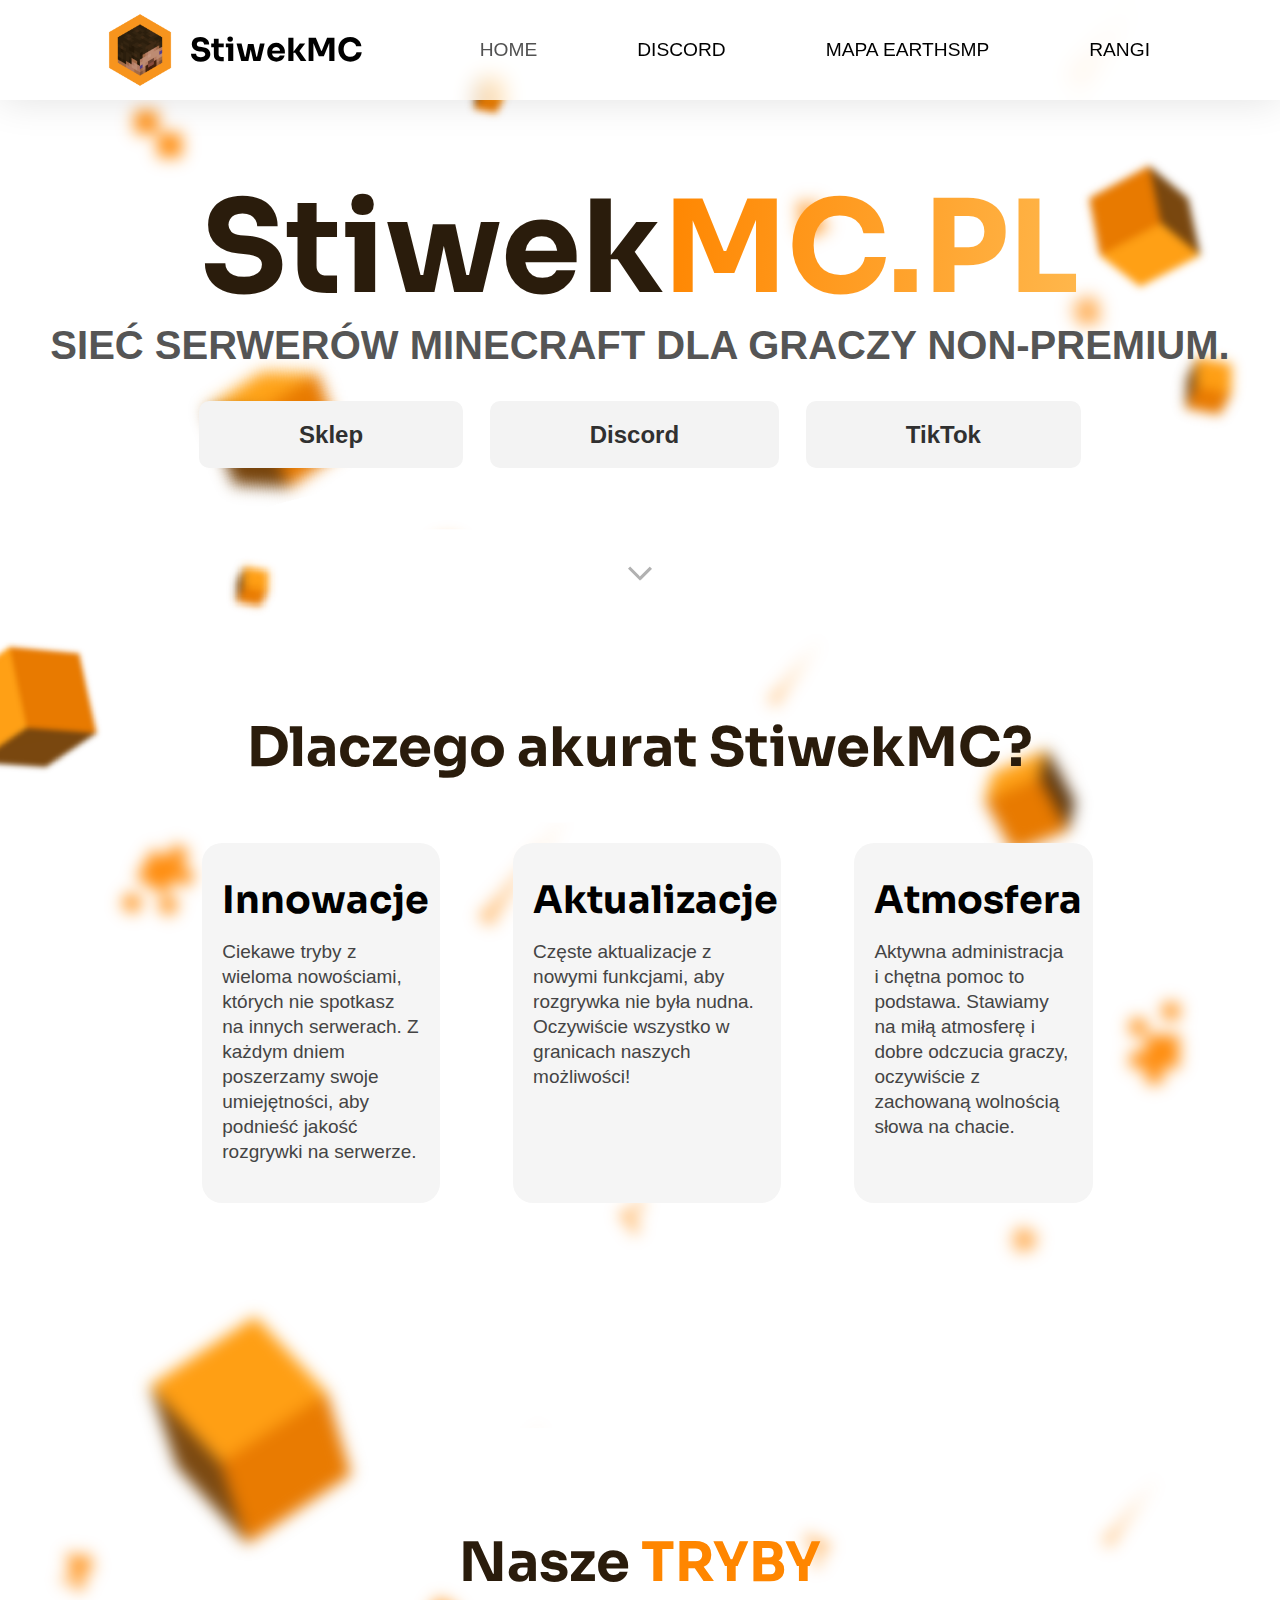
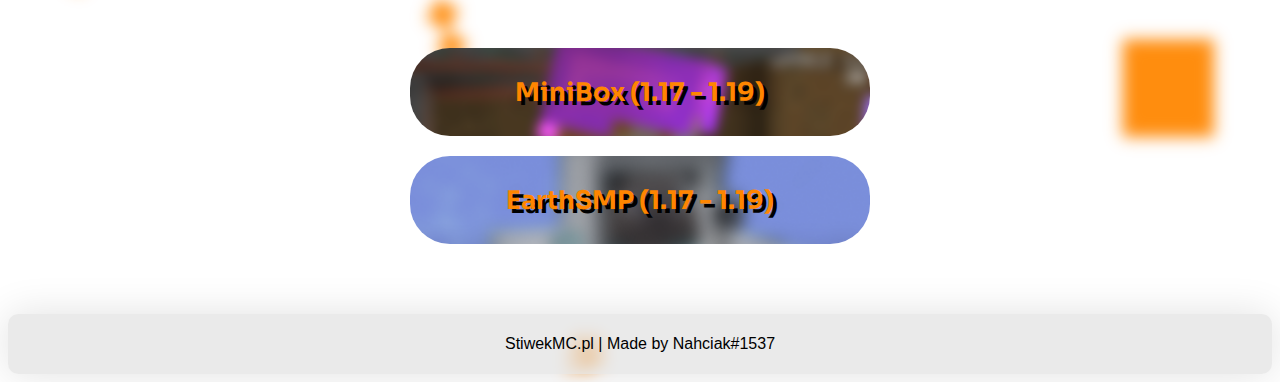
==== index.html @ 2f6294fa "Add files via upload" ====
<!DOCTYPE html>
<html lang="pl">
<head>
    <meta charset="UTF-8">
    <meta http-equiv="X-UA-Compatible" content="IE=edge">
    <meta name="viewport" content="width=device-width, initial-scale=1.0">
    <title>Strona Główna | StiwekMC</title>
    <link rel="icon" href="img/favicon.png">
    <link rel="stylesheet" href="css/style.css">
    <link rel="stylesheet" href="bower_components/aos/dist/aos.css" />
    <link rel="preconnect" href="https://fonts.googleapis.com">
    <link rel="preconnect" href="https://fonts.gstatic.com" crossorigin>
    <link href="https://fonts.googleapis.com/css2?family=Sora:wght@700&display=swap" rel="stylesheet">
</head>
<body data-aos-easing="ease" data-aos-duration="400" data-aos-delay="0">
    <header>
        <img src="img/icon.png" alt="">
        <h1>
            <a href="">StiwekMC</a>
        </h1>
        <nav>
            <ul>
                <li>
                    <a href="" style="color: #525252;">HOME</a>
                </li>
                <li>
                    <a href="https://discord.gg/NrY24bKSgX">DISCORD</a>
                </li>
                <li>
                    <a href="https://mapa.stiwekmc.pl">MAPA EARTHSMP</a>
                </li>
                <li>
                    <a href="pages/rangi.html">RANGI</a>
                </li>
            </ul>
        </nav>
    </header>
    <main id="home" data-aos="zoom-in-right">
        <section class="title">
            <h1 class="titletext">Stiwek<span class="mc">MC.PL</span></h1>
            <p>SIEĆ SERWERÓW MINECRAFT DLA GRACZY NON-PREMIUM.</p>
        </section>
        <section class="menu">
            <a href="https://discord.gg/pGzKNkbDmF" class="shop">Sklep</a>
            <a href="https://discord.gg/NrY24bKSgX" class="discord">Discord</a>
            <a href="https://www.tiktok.com/@stiwekmcpl" class="tiktok">TikTok</a>
        </section>
        <section class="zalety" id="zalety">
            <a href="#zalety"><img src="img/expand.png" class="icon" alt=""></a>
            <h2 class="subtitletext" style="color: #2a1c0c">Dlaczego akurat StiwekMC?</h2>
            <div class="grid-container">
                <div class="grid-item">
                    <h1>Innowacje</h1>
                    <p>Ciekawe tryby z wieloma nowościami, których nie spotkasz na innych serwerach. Z każdym dniem poszerzamy swoje umiejętności, aby podnieść jakość rozgrywki na serwerze.</p>
                </div>
                <div class="grid-item">
                    <h1>Aktualizacje</h1>
                    <p>Częste aktualizacje z nowymi funkcjami, aby rozgrywka nie była nudna. Oczywiście wszystko w granicach naszych możliwości!</p>
                </div>
                <div class="grid-item">
                    <h1>Atmosfera</h1>
                    <p>Aktywna administracja i chętna pomoc to podstawa. Stawiamy na miłą atmosferę i dobre odczucia graczy, oczywiście z zachowaną wolnością słowa na chacie.</p>
                </div>
            </div>
        </section>
        <section class="tryb" id="minibox" data-aos="fade-up">
            <h2 class="subtitletext"><span style="color: #2a1c0c">Nasze</span> TRYBY</h2>
            <div class="trybimg mini">
                <h1 class="trybtext">MiniBox (1.17 - 1.19)</h1>
            </div>
            <div class="trybimg earth">
                <h1 class="trybtext">EarthSMP (1.17 - 1.19)</h1>
            </div>
        </section>
    </main>
    <footer data-aos="fade-up" class="footer">
        <a href="#home">StiwekMC.pl | Made by Nahciak#1537</a>
    </footer>
    <script src="bower_components/aos/dist/aos.js"></script>
    <script>
        AOS.init();
    </script>
</body>
</html>
<!-- Nahciak -->
---- css/style.css ----
html{
    margin: 0;
    scroll-behavior: smooth;
    overflow-x: hidden;
}

body{
    color: #000000;
    background-image: url(../img/light.png);
    background-color: rgba(255,255,255,1.00);
    font-family: Arial;
    background-size: cover;
}
header{
    background-color: rgba(255, 255, 255, 0.692);
    -webkit-backdrop-filter: blur(10px);
    backdrop-filter: blur(10px);
    display: flex;
    align-items: center;
    height: 100px;
    position: fixed;
    top: 0;
    width: 100%;
    box-shadow: 0px 0px 40px rgba(15, 15, 15, 0.123);
    z-index: 2;
    left: 0px;

}
h1, h2{
    font-family: 'Sora', sans-serif;
}
header img{
    height: 80%;
    margin-left: 100px;
}
header h1{
    padding: 10px;
    font-size: 2em;
}
header nav{
    width: 85%;
}
header nav ul{
    list-style: none;
    display: flex;
    column-gap: 40px;
    font-size: 1.2em;
    margin-right: 100px;
    float: right;
}
a{
    text-decoration: none;
    color: #000000;
    position: relative;
    background: none;
}
nav ul li a{
    padding: 15px 30px 15px 30px;
    border-radius: 10px;
    transition: .2s ease;
}
nav ul li a:hover{
    background-color: #ffedd9;
}
main{
    margin: auto;
    text-align: center;
    line-height: 10px;
    width: 100%;
    padding-top: 150px;
    padding-bottom: 50px;
}
.titletext{
    font-size: 8em;
    color: #2a1c0c;
}
.mc{
    color: transparent;
    background: linear-gradient(95deg, #FF8600, #ffb74c);
    background-clip: text;
}
.subtitletext{
    font-size: 3.4em;
    color: #FF8600;
    margin-bottom: 80px;
}
.trybtext{
    font-size: 8em;
    color: #FF8600;
}
.title p{
    font-family: Arial;
    font-variant: small-caps;
    font-size: 2.5em;
    font-weight: bold;
    color: #555555;
}
.title{
    margin-bottom: 80px;
}
.menu{
    width: 100%;
    text-align: center;
    font-size: 1.5em;
}
.menu a{
    padding: 100px;
    padding-top: 20px;
    padding-bottom: 20px;
    margin: 10px;
    transition: 0.3s;
    border-radius: 10px;
    color: #303030;
    font-weight: bold;
    cursor: pointer;
    background-color: #f3f3f3;
}
.shop:hover{
    background-color: #ffe9d0;
}
.discord:hover{
    background-color: #d3d7ff;
}
.tiktok:hover{
    background-color: #ffd5de;
}
.tryb{
    padding-top: 300px;
    position: relative;
    text-align: center;
    color: white;
    width: 60%;
    height: 100%;
    margin: auto;
}
.trybimg{
    margin: auto;
    margin-bottom: 20px;
    width: 60%;
    height: 100%;
    border: 2px solid #ff880000;
    border-radius: 40px;
    background-position: center;
    background-repeat: no-repeat;
    background-color: white;
    text-align: center;
    line-height: 50px;
    transition: .2s;
    transform-origin: center;
}
.earth{
    background-image: url("../img/earth.png");
}
.mini{
    background-image: url("../img/minibox.png");
}
.trybimg h1{
    display: flex;
    align-items: center;
    justify-content: center;
    font-size: 2vw;
    text-shadow: 4px 4px black;
}
.trybimg:hover{
    transform: scale(110%);
}
.menu{
    padding-bottom: 50px;
}
.icon{
    padding: 60px;
    margin-bottom: 40px;
    opacity: .3;
    transition: .3s;
}
.icon:hover{
    opacity: 1;
    transform: translateY(10px);
    transform-origin: center;
}
.grid-container {
    width: 70%;
    margin: auto;
    display: grid;
    grid-template-columns: auto auto auto;
    padding: 10px;
    column-gap: 60px;
}
.grid-item{
    background-color: rgba(245, 245, 245);
    box-shadow: 0px 0px 40px rgba(15, 15, 15, 0);
    border-radius: 20px;
    width: 80%;
    margin-left: auto;
    margin-right: auto;
    padding: 20px;
    font-size: 19px;
    text-align: left;
    line-height: 25px;
    color: #000000;
    transition: .3s ease;
}
.grid-item:hover{
    box-shadow: 0px 0px 40px rgba(15, 15, 15, 0.219);
    transform: translateY(-10px);
    transform-origin: center;
}
.grid-item p{
    color: #444444;
}
.rangi-container {
    width: 50%;
    margin: auto;
    display: grid;
    grid-template-columns: auto auto;
    padding: 10px;
    column-gap: 60px;
    margin-bottom: 225px;
}
.rangi-item{
    background-color: rgba(245, 245, 245);
    box-shadow: 0px 0px 40px rgba(15, 15, 15, 0);
    border-radius: 20px;
    width: 80%;
    margin-left: auto;
    margin-right: auto;
    padding: 30px;
    font-size: 19px;
    text-align: center;
    line-height: 25px;
    color: #000000;
    transition: .3s ease;
}
.rangi-item:hover{
    box-shadow: 0px 0px 40px rgba(15, 15, 15, 0.219);
    transform: translateY(-10px);
    transform-origin: center;
    cursor: pointer;
}
table{
    width: 100%;
    text-align: center;
    margin: auto;
    margin-top: 30px;
    border: 5px solid #ffb74c;
    font-size: 1.4em;
    line-height: 30px;
}
table tr{
    border: 5px solid rgb(255, 0, 0);
    border-collapse: collapse;
}
table tr:nth-child(even){
    background-color: #ebebeb;
}
table tr th{
    padding: 60px;
    background-color: #ffb74c
}
table tr td{
    border: 5px solid rgba(255, 0, 0, 0);
    padding: 20px;
}
.czasrang{
    width: 100%;
    padding: 100px;
    padding-top: 20px;
    padding-bottom: 20px;
    transition: 0.3s;
    color: #303030;
    font-weight: bold;
    cursor: pointer;
    background-color: #e2e2e2;
}
#tabelka{
    width: 50%;
    margin: auto;
}
.footer{
    background-color: rgba(224, 224, 224, 0.692);
    height: 60px;
    border-radius: 10px;
    display: flex;
    align-items: center;
    justify-content: center;
    vertical-align: middle;
    box-shadow: 0px 0px 40px rgba(15, 15, 15, 0.123);
}
.footer a{
    padding: 15px;
    transition: .3s ease;
}
.footer a:hover::after{
    content: ' <3';
}
/* Nahciak */
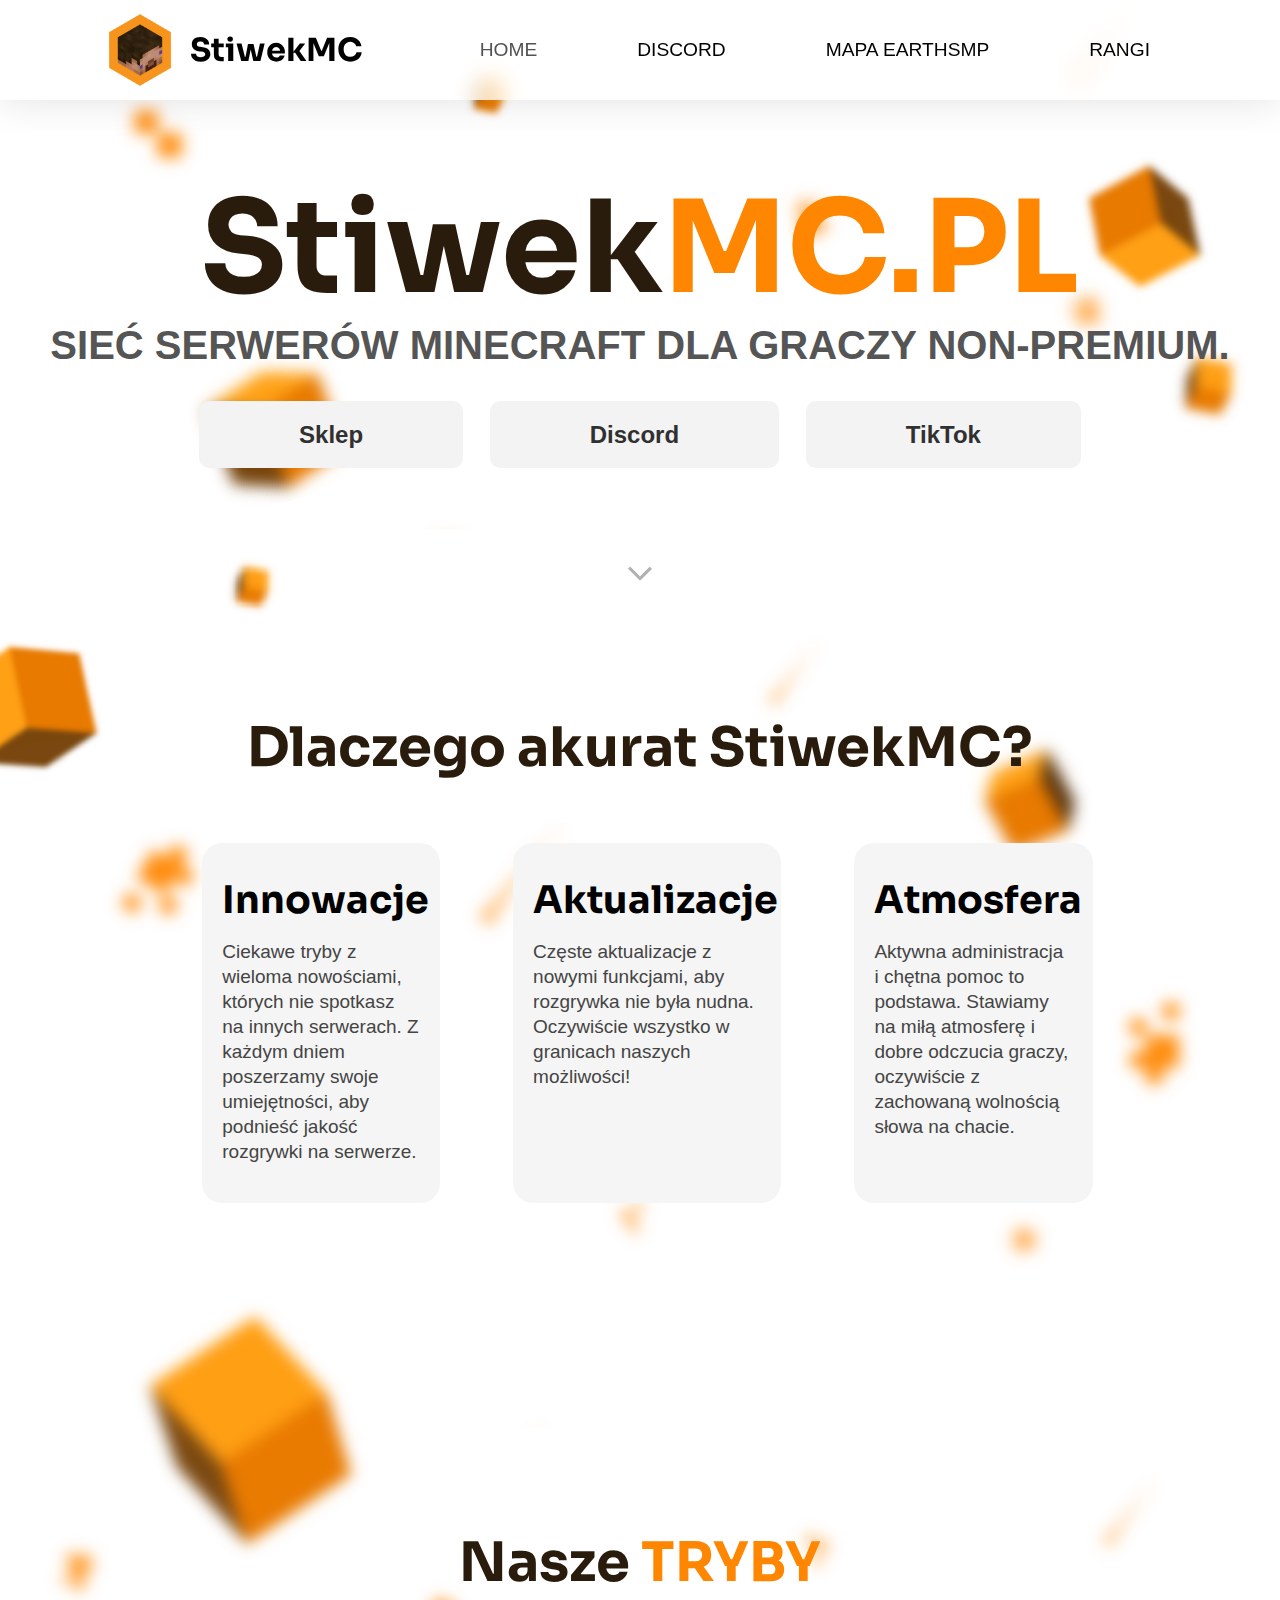
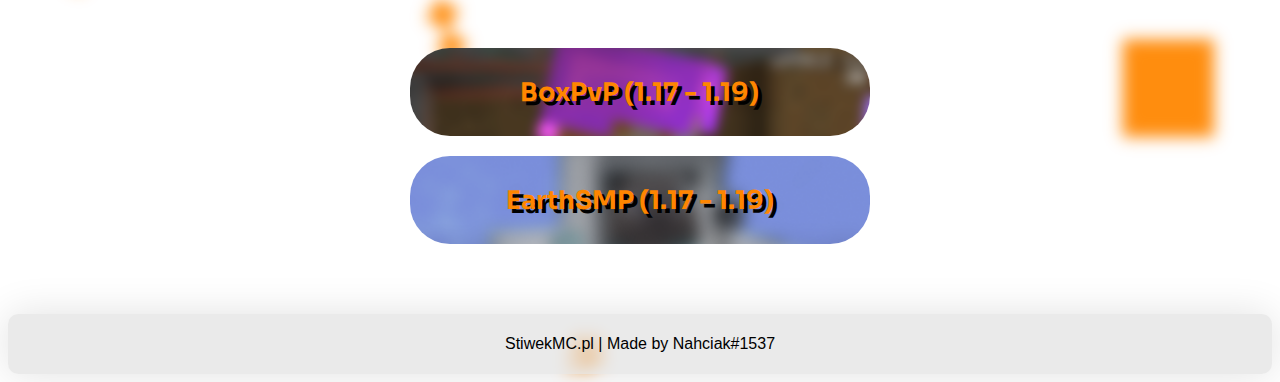
==== commit 72ebb900: "Update index.html" ====
--- a/index.html
+++ b/index.html
@@ -66,7 +66,7 @@
         <section class="tryb" id="minibox" data-aos="fade-up">
             <h2 class="subtitletext"><span style="color: #2a1c0c">Nasze</span> TRYBY</h2>
             <div class="trybimg mini">
-                <h1 class="trybtext">MiniBox (1.17 - 1.19)</h1>
+                <h1 class="trybtext">BoxPvP (1.17 - 1.19)</h1>
             </div>
             <div class="trybimg earth">
                 <h1 class="trybtext">EarthSMP (1.17 - 1.19)</h1>
--- a/css/style.css
+++ b/css/style.css
@@ -75,9 +75,8 @@
     color: #2a1c0c;
 }
 .mc{
-    color: transparent;
-    background: linear-gradient(95deg, #FF8600, #ffb74c);
-    background-clip: text;
+    color: #FF8600;
+    
 }
 .subtitletext{
     font-size: 3.4em;
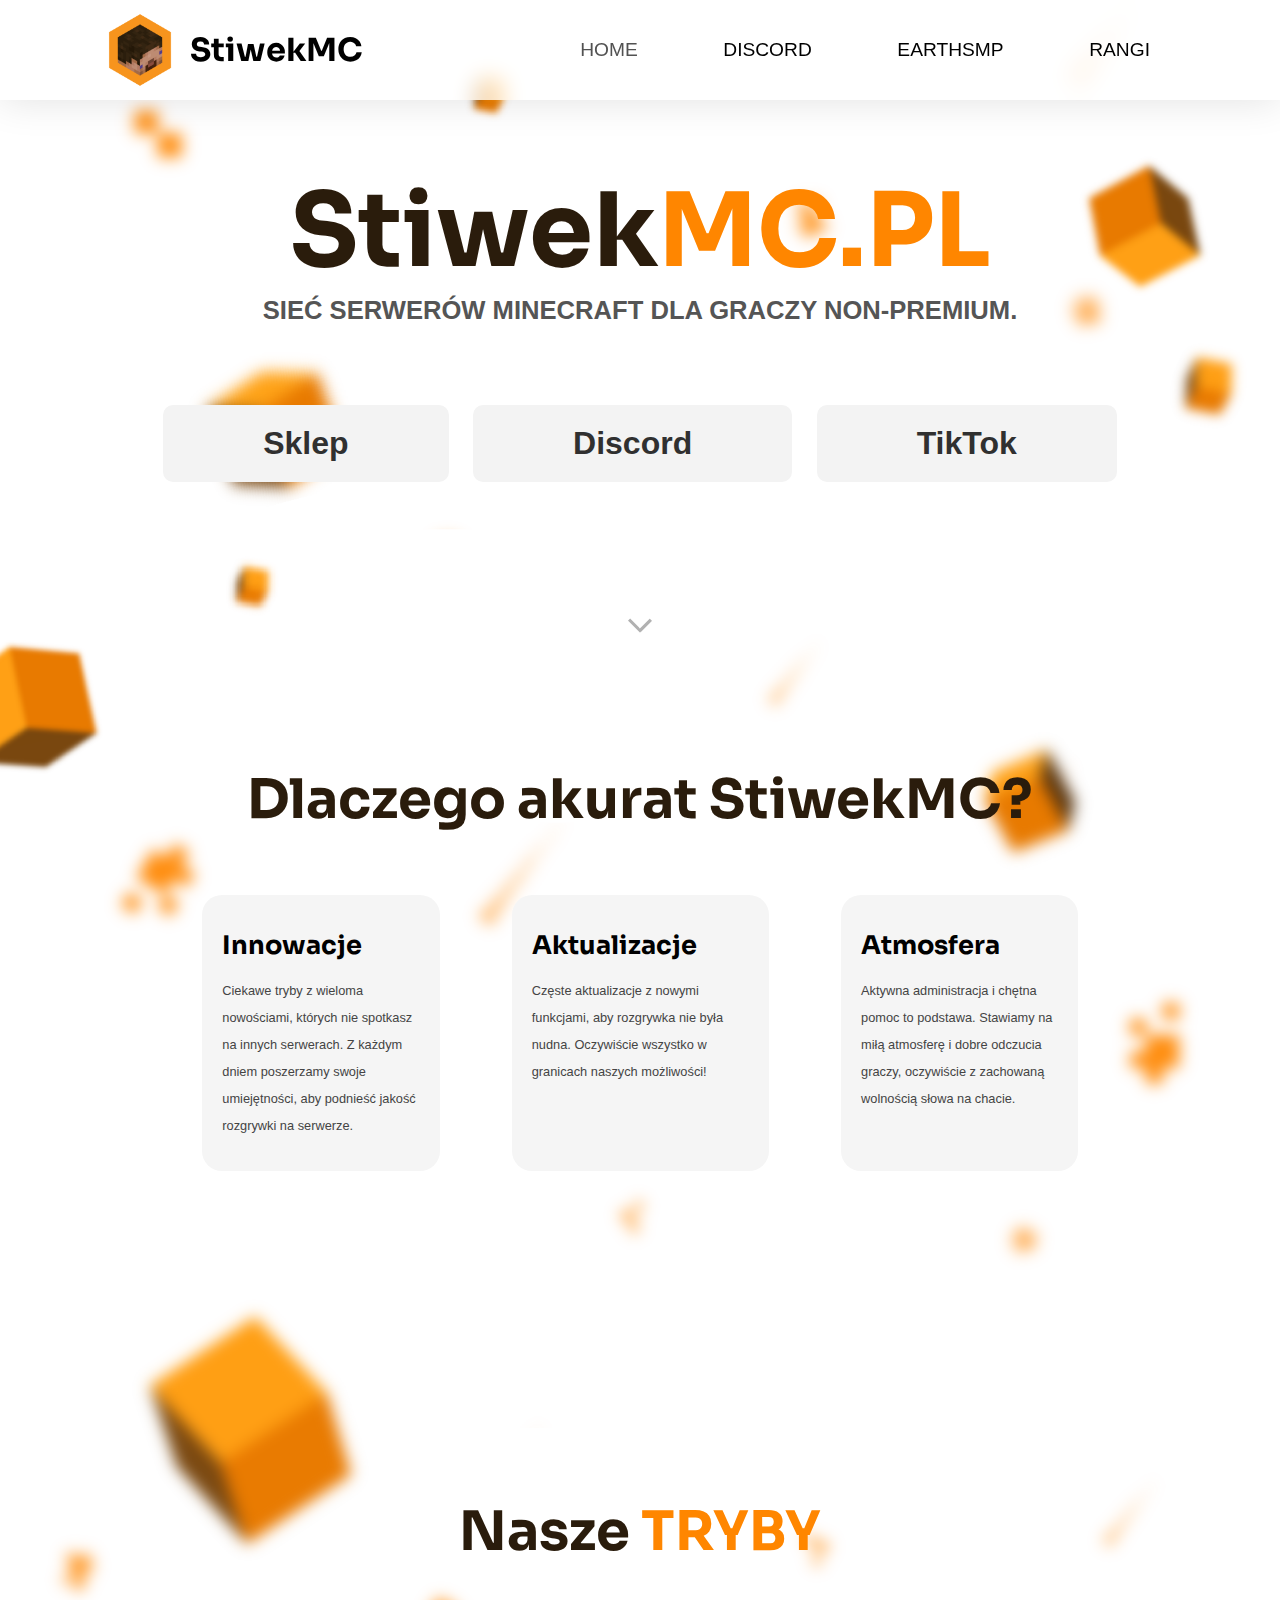
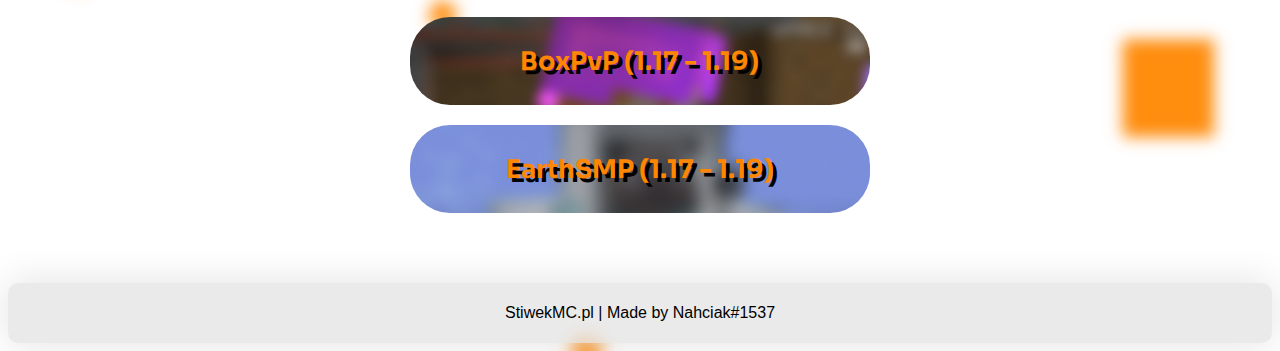
==== commit 987cd962: "ssasd" ====
--- a/index.html
+++ b/index.html
@@ -27,7 +27,7 @@
                     <a href="https://discord.gg/NrY24bKSgX">DISCORD</a>
                 </li>
                 <li>
-                    <a href="https://mapa.stiwekmc.pl">MAPA EARTHSMP</a>
+                    <a href="https://mapa.stiwekmc.pl">EARTHSMP</a>
                 </li>
                 <li>
                     <a href="pages/rangi.html">RANGI</a>
@@ -41,9 +41,9 @@
             <p>SIEĆ SERWERÓW MINECRAFT DLA GRACZY NON-PREMIUM.</p>
         </section>
         <section class="menu">
-            <a href="https://discord.gg/pGzKNkbDmF" class="shop">Sklep</a>
-            <a href="https://discord.gg/NrY24bKSgX" class="discord">Discord</a>
-            <a href="https://www.tiktok.com/@stiwekmcpl" class="tiktok">TikTok</a>
+            <button onclick="window.open('https://discord.gg/pGzKNkbDmF')" class="shop">Sklep</button>
+            <button href="https://discord.gg/NrY24bKSgX" class="discord">Discord</button>
+            <button href="https://www.tiktok.com/@stiwekmcpl" class="tiktok">TikTok</button>
         </section>
         <section class="zalety" id="zalety">
             <a href="#zalety"><img src="img/expand.png" class="icon" alt=""></a>
--- a/css/style.css
+++ b/css/style.css
@@ -43,7 +43,7 @@
 header nav ul{
     list-style: none;
     display: flex;
-    column-gap: 40px;
+    column-gap: 2vw;
     font-size: 1.2em;
     margin-right: 100px;
     float: right;
@@ -71,7 +71,7 @@
     padding-bottom: 50px;
 }
 .titletext{
-    font-size: 8em;
+    font-size: 8vw;
     color: #2a1c0c;
 }
 .mc{
@@ -90,7 +90,7 @@
 .title p{
     font-family: Arial;
     font-variant: small-caps;
-    font-size: 2.5em;
+    font-size: 2vw;
     font-weight: bold;
     color: #555555;
 }
@@ -100,9 +100,10 @@
 .menu{
     width: 100%;
     text-align: center;
-    font-size: 1.5em;
-}
-.menu a{
+}
+.menu button{
+    font-size: 2em;
+    border: 0;
     padding: 100px;
     padding-top: 20px;
     padding-bottom: 20px;
@@ -193,9 +194,9 @@
     margin-left: auto;
     margin-right: auto;
     padding: 20px;
-    font-size: 19px;
+    font-size: 1vw;
     text-align: left;
-    line-height: 25px;
+    line-height: 3vh;
     color: #000000;
     transition: .3s ease;
 }
@@ -292,4 +293,211 @@
 .footer a:hover::after{
     content: ' <3';
 }
+@media(max-width:500px){
+    header{
+        background-color: rgba(255, 255, 255, 0.692);
+        -webkit-backdrop-filter: blur(10px);
+        backdrop-filter: blur(10px);
+        display: flex;
+        align-items: center;
+        height: 100px;
+        position: fixed;
+        top: 0;
+        width: 100%;
+        box-shadow: 0px 0px 40px rgba(15, 15, 15, 0.123);
+        z-index: 2;
+        left: 0px;
+    
+    }
+    h1, h2{
+        font-family: 'Sora', sans-serif;
+    }
+    header img{
+        height: 80%;
+        margin-left: 0;
+        display: none;
+    }
+    header h1{
+        padding: 10px;
+        font-size: 2em;
+        display: none;
+    }
+    header nav{
+        width: 100%;
+        margin: auto;
+        text-align: center;
+    }
+    header nav ul{
+        list-style: none;
+        display: flex;
+        font-size: 1em;
+        margin-right: auto;
+        margin-left: auto;
+        text-align: center;
+        float: none;
+        column-gap: 5px;
+    }
+    a{
+        text-decoration: none;
+        color: #000000;
+        position: relative;
+        background: none;
+        text-align: center;
+    }
+    nav ul li a{
+        padding: 10px 15px 10px 15px;
+        border-radius: 10px;
+        transition: .2s ease;
+    }
+    nav ul li a:hover{
+        background-color: #ffedd9;
+    }
+    main{
+        margin: auto;
+        text-align: center;
+        line-height: 20px;
+        width: 100%;
+        padding-top: 100px;
+        padding-bottom: 50px;
+    }
+    .titletext{
+        font-size: 3.5em;
+        color: #2a1c0c;
+    }
+    .mc{
+        color: #FF8600;
+        
+    }
+    .subtitletext{
+        font-size: 2.4em;
+        line-height: 40px;
+        color: #FF8600;
+        margin-bottom: 80px;
+    }
+    .trybtext{
+        font-size: 8em;
+        color: #FF8600;
+    }
+    .title p{
+        font-family: Arial;
+        font-variant: small-caps;
+        font-size: 1.0em;
+        font-weight: bold;
+        color: #555555;
+    }
+    .title{
+        margin-bottom: 80px;
+    }
+    .menu{
+        width: 100%;
+        font-size: 0.8em;
+    }
+    .menu button{
+        height: 50%;
+        width: 95%;
+        padding: 0px;
+        padding-top: 0px;
+        padding-bottom: 0px;
+        transition: 0.3s;
+        border-radius: 10px;
+        color: #303030;
+        font-weight: bold;
+        cursor: pointer;
+        line-height: 80px;
+        background-color: #f3f3f3;
+    }
+    .shop:hover{
+        background-color: #ffe9d0;
+    }
+    .discord:hover{
+        background-color: #d3d7ff;
+    }
+    .tiktok:hover{
+        background-color: #ffd5de;
+    }
+    .tryb{
+        padding-top: 300px;
+        position: relative;
+        text-align: center;
+        color: white;
+        width: 60%;
+        height: 100%;
+        margin: auto;
+    }
+    .trybimg{
+        margin: auto;
+        margin-bottom: 20px;
+        width: 90%;
+        height: 100%;
+        border: 2px solid #ff880000;
+        border-radius: 20px;
+        background-position: center;
+        background-repeat: no-repeat;
+        background-color: white;
+        text-align: center;
+        line-height: 50px;
+        transition: .2s;
+        transform-origin: center;
+    }
+    .earth{
+        background-image: url("../img/earth.png");
+    }
+    .mini{
+        background-image: url("../img/minibox.png");
+    }
+    .trybimg h1{
+        display: flex;
+        align-items: center;
+        justify-content: center;
+        font-size: 3vw;
+        text-shadow: 2px 2px black;
+    }
+    .trybimg:hover{
+        transform: scale(110%);
+    }
+    .menu{
+        padding-bottom: 50px;
+    }
+    .icon{
+        padding: 60px;
+        margin-bottom: 40px;
+        opacity: .3;
+        transition: .3s;
+    }
+    .icon:hover{
+        opacity: 1;
+        transform: translateY(10px);
+        transform-origin: center;
+    }
+    .grid-container {
+        width: 100%;
+        margin: auto;
+        display: grid;
+        grid-template-columns: auto auto auto;
+        padding: 10px;
+        column-gap: 10px;
+    }
+    .grid-item{
+        background-color: rgba(245, 245, 245);
+        box-shadow: 0px 0px 40px rgba(15, 15, 15, 0);
+        border-radius: 20px;
+        width: 70%;
+        margin-left: auto;
+        margin-right: auto;
+        padding: 20px;
+        font-size: 10px;
+        text-align: left;
+        line-height: 15px;
+        color: #000000;
+        transition: .3s ease;
+    }
+    .grid-item:hover{
+        box-shadow: 0px 0px 40px rgba(15, 15, 15, 0.219);
+        transform: translateY(-10px);
+        transform-origin: center;
+    }
+    .grid-item p{
+        color: #444444;
+    }
+}
 /* Nahciak */
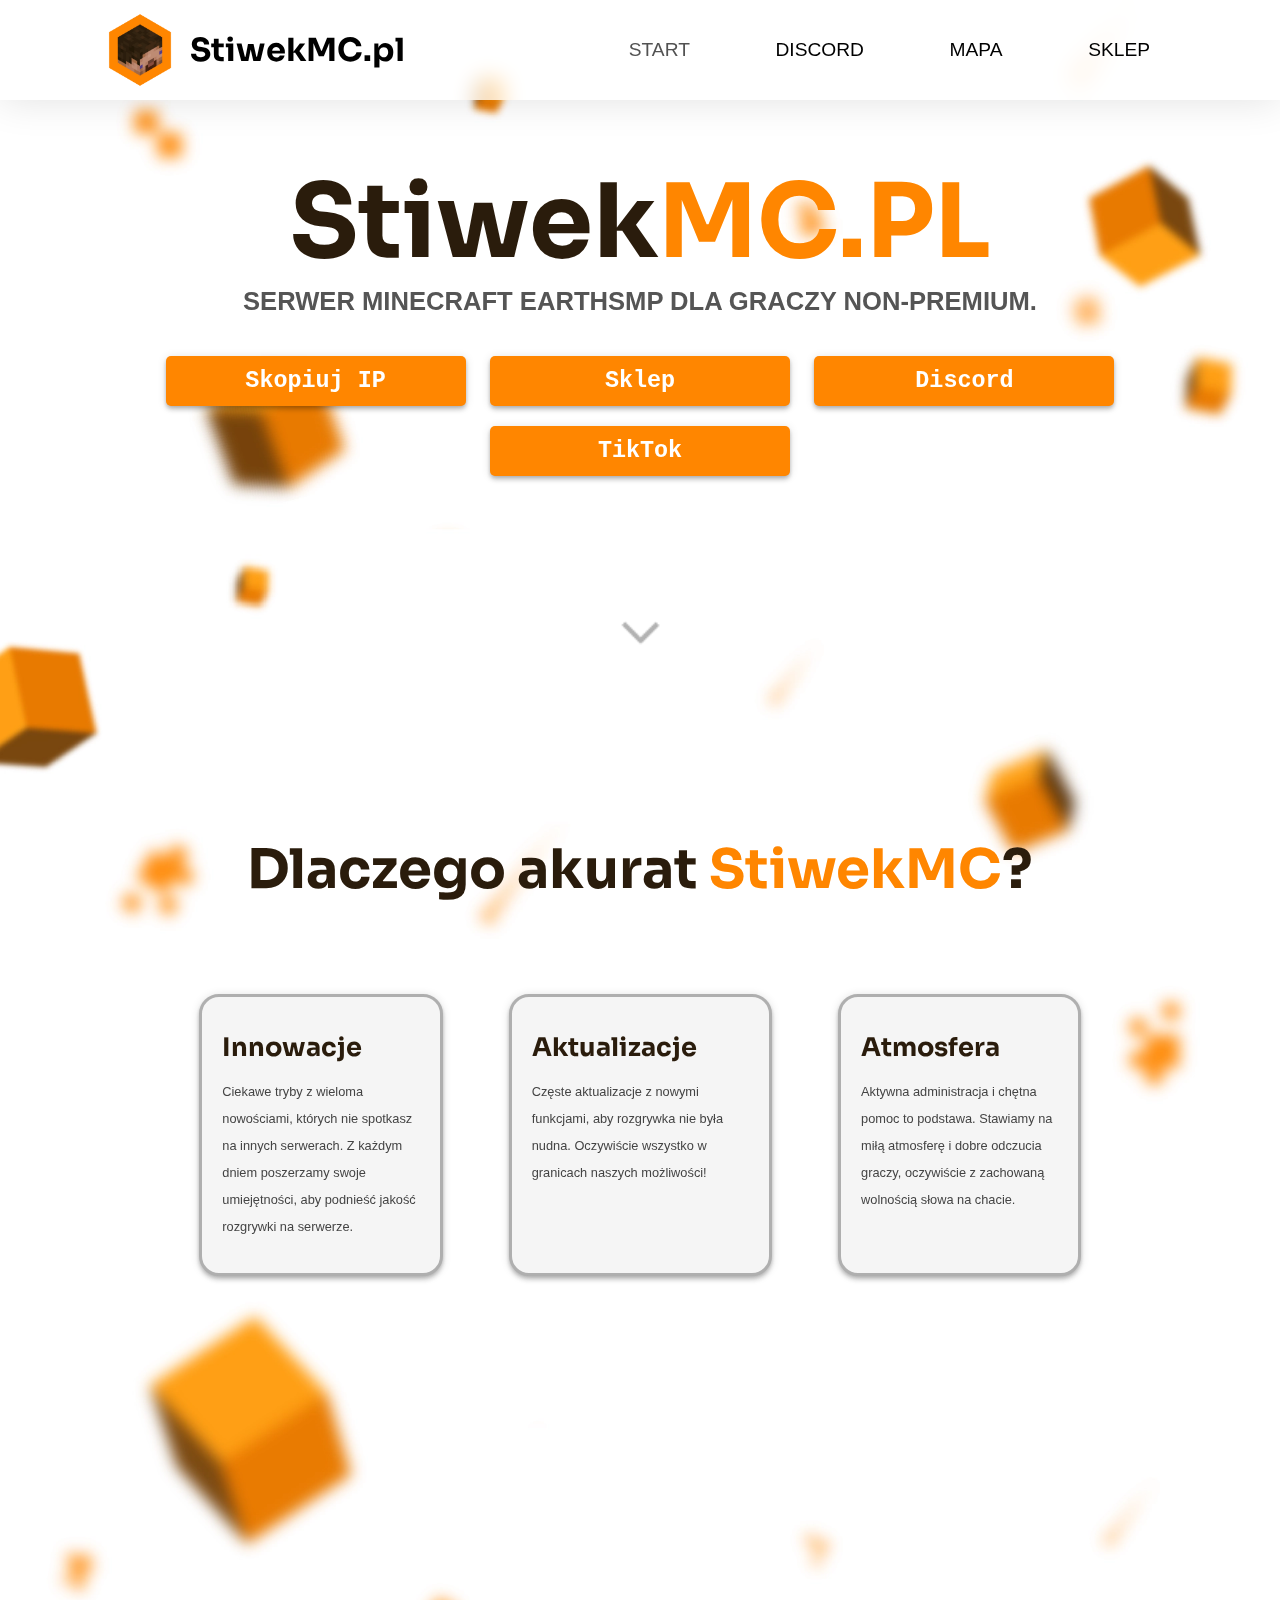
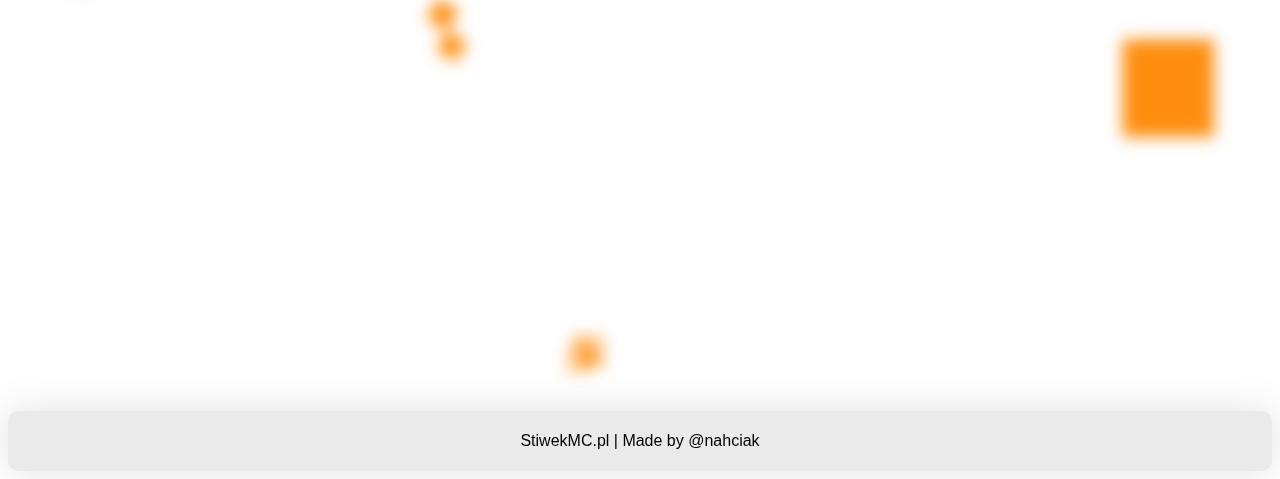
==== commit 1f584da9: "Add files via upload" ====
--- a/index.html
+++ b/index.html
@@ -5,49 +5,51 @@
     <meta http-equiv="X-UA-Compatible" content="IE=edge">
     <meta name="viewport" content="width=device-width, initial-scale=1.0">
     <title>Strona Główna | StiwekMC</title>
-    <link rel="icon" href="img/favicon.png">
+    <link rel="icon" href="img/stiwekmc.webp">
     <link rel="stylesheet" href="css/style.css">
     <link rel="stylesheet" href="bower_components/aos/dist/aos.css" />
     <link rel="preconnect" href="https://fonts.googleapis.com">
     <link rel="preconnect" href="https://fonts.gstatic.com" crossorigin>
     <link href="https://fonts.googleapis.com/css2?family=Sora:wght@700&display=swap" rel="stylesheet">
+    <link rel="stylesheet" href="https://unpkg.com/aos@next/dist/aos.css" />
 </head>
 <body data-aos-easing="ease" data-aos-duration="400" data-aos-delay="0">
     <header>
-        <img src="img/icon.png" alt="">
+        <img src="img/stiwekmc.webp" alt="">
         <h1>
-            <a href="">StiwekMC</a>
+            <a href="">StiwekMC.pl</a>
         </h1>
         <nav>
             <ul>
                 <li>
-                    <a href="" style="color: #525252;">HOME</a>
+                    <a href="" style="color: #525252;">START</a>
                 </li>
                 <li>
-                    <a href="https://discord.gg/NrY24bKSgX">DISCORD</a>
+                    <a href="https://discord.gg/57QnXYFt7A">DISCORD</a>
                 </li>
                 <li>
-                    <a href="https://mapa.stiwekmc.pl">EARTHSMP</a>
+                    <a href="https://mapa.stiwekmc.pl">MAPA</a>
                 </li>
                 <li>
-                    <a href="pages/rangi.html">RANGI</a>
+                    <a href="https://vishop.pl/shop/4427/server/5390">SKLEP</a>
                 </li>
             </ul>
         </nav>
     </header>
-    <main id="home" data-aos="zoom-in-right">
-        <section class="title">
-            <h1 class="titletext">Stiwek<span class="mc">MC.PL</span></h1>
-            <p>SIEĆ SERWERÓW MINECRAFT DLA GRACZY NON-PREMIUM.</p>
+    <main id="home">
+        <section class="title" data-aos="fade-up">
+            <h1>Stiwek<span style="color: #FF8600">MC.PL</span></h1>
+            <p>SERWER MINECRAFT EARTHSMP DLA GRACZY NON-PREMIUM.</p>
         </section>
-        <section class="menu">
-            <button onclick="window.open('https://discord.gg/pGzKNkbDmF')" class="shop">Sklep</button>
-            <button href="https://discord.gg/NrY24bKSgX" class="discord">Discord</button>
-            <button href="https://www.tiktok.com/@stiwekmcpl" class="tiktok">TikTok</button>
+        <section class="menu" data-aos="fade-up">
+            <a onclick="copyText()">Skopiuj IP</a>
+            <a href="https://vishop.pl/shop/4427/server/5390">Sklep</a>
+            <a href="https://discord.gg/57QnXYFt7A">Discord</a>
+            <a href="https://www.tiktok.com/@stiwekmc.fp">TikTok</a>
         </section>
-        <section class="zalety" id="zalety">
-            <a href="#zalety"><img src="img/expand.png" class="icon" alt=""></a>
-            <h2 class="subtitletext" style="color: #2a1c0c">Dlaczego akurat StiwekMC?</h2>
+        <a href="#zalety" id="zalety" class="icon"><img src="img/expand.png" alt=""></a>
+        <section class="zalety" data-aos="fade-up">
+            <h2 class="subtitletext" style="color: #2a1c0c">Dlaczego akurat <span style="color: #FF8600">StiwekMC</span>?</h2>
             <div class="grid-container">
                 <div class="grid-item">
                     <h1>Innowacje</h1>
@@ -63,23 +65,48 @@
                 </div>
             </div>
         </section>
-        <section class="tryb" id="minibox" data-aos="fade-up">
-            <h2 class="subtitletext"><span style="color: #2a1c0c">Nasze</span> TRYBY</h2>
-            <div class="trybimg mini">
-                <h1 class="trybtext">BoxPvP (1.17 - 1.19)</h1>
-            </div>
+        <section class="tryb" data-aos="fade-up">
+            <h2 class="subtitletext">Nasze <span style="color: #FF8600">TRYBY</span></h2>
             <div class="trybimg earth">
-                <h1 class="trybtext">EarthSMP (1.17 - 1.19)</h1>
+                <h1>EarthSMP (1.17 - 1.20)</h1>
             </div>
         </section>
     </main>
-    <footer data-aos="fade-up" class="footer">
-        <a href="#home">StiwekMC.pl | Made by Nahciak#1537</a>
+    <footer class="footer">
+        <a href="#home">StiwekMC.pl | Made by @nahciak</a>
     </footer>
-    <script src="bower_components/aos/dist/aos.js"></script>
     <script>
-        AOS.init();
+        function copyText() {
+            var text = "StiwekMC.pl";
+
+            // Tworzenie tymczasowego elementu textarea
+            var textarea = document.createElement("textarea");
+            textarea.value = text;
+
+            // Dodanie elementu textarea do dokumentu
+            document.body.appendChild(textarea);
+
+            // Zaznaczenie tekstu w elemencie textarea
+            textarea.select();
+
+            // Kopiowanie tekstu do schowka
+            document.execCommand("copy");
+
+            // Usunięcie tymczasowego elementu textarea
+            document.body.removeChild(textarea);
+        }
     </script>
+      <script src="https://unpkg.com/aos@next/dist/aos.js"></script>
+      <script>
+        AOS.init({
+            offset: 120, // offset (in px) from the original trigger point
+            delay: 10, // values from 0 to 3000, with step 50ms
+            duration: 500, // values from 0 to 3000, with step 50ms
+            easing: 'ease', // default easing for AOS animations
+            once: false, // whether animation should happen only once - while scrolling down
+            mirror: true, // whether elements should animate out while scrolling past them
+        });
+      </script>
 </body>
 </html>
 <!-- Nahciak -->
--- a/css/style.css
+++ b/css/style.css
@@ -1,12 +1,14 @@
+*{
+    /* outline: 1px solid rgb(255, 0, 0); */
+}
 html{
     margin: 0;
     scroll-behavior: smooth;
     overflow-x: hidden;
 }
-
 body{
     color: #000000;
-    background-image: url(../img/light.png);
+    background-image: url(../img/light.webp);
     background-color: rgba(255,255,255,1.00);
     font-family: Arial;
     background-size: cover;
@@ -24,10 +26,10 @@
     box-shadow: 0px 0px 40px rgba(15, 15, 15, 0.123);
     z-index: 2;
     left: 0px;
-
 }
 h1, h2{
     font-family: 'Sora', sans-serif;
+    color: #2a1c0c;
 }
 header img{
     height: 80%;
@@ -47,6 +49,7 @@
     font-size: 1.2em;
     margin-right: 100px;
     float: right;
+    padding: 0;
 }
 a{
     text-decoration: none;
@@ -65,27 +68,17 @@
 main{
     margin: auto;
     text-align: center;
-    line-height: 10px;
     width: 100%;
     padding-top: 150px;
     padding-bottom: 50px;
 }
-.titletext{
+.title{
+    margin-bottom: 30px;
+}
+.title h1{
     font-size: 8vw;
     color: #2a1c0c;
-}
-.mc{
-    color: #FF8600;
-    
-}
-.subtitletext{
-    font-size: 3.4em;
-    color: #FF8600;
-    margin-bottom: 80px;
-}
-.trybtext{
-    font-size: 8em;
-    color: #FF8600;
+    margin: 0;
 }
 .title p{
     font-family: Arial;
@@ -93,53 +86,57 @@
     font-size: 2vw;
     font-weight: bold;
     color: #555555;
-}
-.title{
+    margin: 0;
+}
+.subtitletext{
+    font-size: 3.4em;
     margin-bottom: 80px;
 }
 .menu{
     width: 100%;
     text-align: center;
-}
-.menu button{
-    font-size: 2em;
+    margin-bottom: 50px;
+}
+.menu a{
+    display: inline-flex;
+    width: 300px;
+    height: 50px;
+    justify-content: center;
+    align-items: center;
+    font-size: 1.8em;
     border: 0;
-    padding: 100px;
-    padding-top: 20px;
-    padding-bottom: 20px;
     margin: 10px;
-    transition: 0.3s;
-    border-radius: 10px;
-    color: #303030;
+    transition: 0.15s ease;
+    border-radius: 5px;
+    color: #ffffff;
     font-weight: bold;
     cursor: pointer;
-    background-color: #f3f3f3;
-}
-.shop:hover{
-    background-color: #ffe9d0;
-}
-.discord:hover{
-    background-color: #d3d7ff;
-}
-.tiktok:hover{
-    background-color: #ffd5de;
+    background-color: #FF8600;
+    font-family: monospace;
+    box-shadow: 0 2px 4px -1px rgba(0,0,0,.2),0 4px 5px 0 rgba(0,0,0,.14),0 1px 10px 0 rgba(0,0,0,.12);
+}
+.menu a:hover{
+    background-color: #555555;
+}
+.zalety{
+    margin-top: 100px;
 }
 .tryb{
-    padding-top: 300px;
     position: relative;
     text-align: center;
     color: white;
     width: 60%;
     height: 100%;
     margin: auto;
+    margin-top: 200px;
 }
 .trybimg{
     margin: auto;
     margin-bottom: 20px;
     width: 60%;
-    height: 100%;
+    height: 300px;
     border: 2px solid #ff880000;
-    border-radius: 40px;
+    border-radius: 10px;
     background-position: center;
     background-repeat: no-repeat;
     background-color: white;
@@ -147,31 +144,35 @@
     line-height: 50px;
     transition: .2s;
     transform-origin: center;
+    border: 3px solid #555555;
+    box-shadow: 0 2px 4px -1px rgba(0,0,0,.2),0 4px 5px 0 rgba(0,0,0,.14),0 1px 10px 0 rgba(0,0,0,.12);
 }
 .earth{
     background-image: url("../img/earth.png");
 }
-.mini{
-    background-image: url("../img/minibox.png");
-}
 .trybimg h1{
-    display: flex;
-    align-items: center;
-    justify-content: center;
+    margin: 0;
     font-size: 2vw;
-    text-shadow: 4px 4px black;
+    padding: 10px;
+    color: white;
+    background-color: #FF8600;
+    border-radius: 10px;
+    box-shadow: 0 2px 4px -1px rgba(0,0,0,.2),0 4px 5px 0 rgba(0,0,0,.14),0 1px 10px 0 rgba(0,0,0,.12);
 }
 .trybimg:hover{
     transform: scale(110%);
-}
-.menu{
-    padding-bottom: 50px;
+    box-shadow: 0px 0px 40px rgba(15, 15, 15, 0.219);
 }
 .icon{
     padding: 60px;
     margin-bottom: 40px;
     opacity: .3;
     transition: .3s;
+    display: block;
+    box-sizing: content-box;
+}
+.icon img{
+    width: 75px;
 }
 .icon:hover{
     opacity: 1;
@@ -188,8 +189,9 @@
 }
 .grid-item{
     background-color: rgba(245, 245, 245);
-    box-shadow: 0px 0px 40px rgba(15, 15, 15, 0);
+    box-shadow: 0 2px 4px -1px rgba(0,0,0,.2),0 4px 5px 0 rgba(0,0,0,.14),0 1px 10px 0 rgba(0,0,0,.12);
     border-radius: 20px;
+    border: 3px solid #afafaf;
     width: 80%;
     margin-left: auto;
     margin-right: auto;
@@ -208,74 +210,6 @@
 .grid-item p{
     color: #444444;
 }
-.rangi-container {
-    width: 50%;
-    margin: auto;
-    display: grid;
-    grid-template-columns: auto auto;
-    padding: 10px;
-    column-gap: 60px;
-    margin-bottom: 225px;
-}
-.rangi-item{
-    background-color: rgba(245, 245, 245);
-    box-shadow: 0px 0px 40px rgba(15, 15, 15, 0);
-    border-radius: 20px;
-    width: 80%;
-    margin-left: auto;
-    margin-right: auto;
-    padding: 30px;
-    font-size: 19px;
-    text-align: center;
-    line-height: 25px;
-    color: #000000;
-    transition: .3s ease;
-}
-.rangi-item:hover{
-    box-shadow: 0px 0px 40px rgba(15, 15, 15, 0.219);
-    transform: translateY(-10px);
-    transform-origin: center;
-    cursor: pointer;
-}
-table{
-    width: 100%;
-    text-align: center;
-    margin: auto;
-    margin-top: 30px;
-    border: 5px solid #ffb74c;
-    font-size: 1.4em;
-    line-height: 30px;
-}
-table tr{
-    border: 5px solid rgb(255, 0, 0);
-    border-collapse: collapse;
-}
-table tr:nth-child(even){
-    background-color: #ebebeb;
-}
-table tr th{
-    padding: 60px;
-    background-color: #ffb74c
-}
-table tr td{
-    border: 5px solid rgba(255, 0, 0, 0);
-    padding: 20px;
-}
-.czasrang{
-    width: 100%;
-    padding: 100px;
-    padding-top: 20px;
-    padding-bottom: 20px;
-    transition: 0.3s;
-    color: #303030;
-    font-weight: bold;
-    cursor: pointer;
-    background-color: #e2e2e2;
-}
-#tabelka{
-    width: 50%;
-    margin: auto;
-}
 .footer{
     background-color: rgba(224, 224, 224, 0.692);
     height: 60px;
@@ -291,7 +225,8 @@
     transition: .3s ease;
 }
 .footer a:hover::after{
-    content: ' <3';
+    content: ' ❤';
+    color: #6732d8;
 }
 @media(max-width:500px){
     header{
@@ -360,7 +295,7 @@
         padding-top: 100px;
         padding-bottom: 50px;
     }
-    .titletext{
+    .title h1{
         font-size: 3.5em;
         color: #2a1c0c;
     }
@@ -373,10 +308,6 @@
         line-height: 40px;
         color: #FF8600;
         margin-bottom: 80px;
-    }
-    .trybtext{
-        font-size: 8em;
-        color: #FF8600;
     }
     .title p{
         font-family: Arial;
@@ -392,7 +323,7 @@
         width: 100%;
         font-size: 0.8em;
     }
-    .menu button{
+    .menu a{
         height: 50%;
         width: 95%;
         padding: 0px;
@@ -406,15 +337,6 @@
         line-height: 80px;
         background-color: #f3f3f3;
     }
-    .shop:hover{
-        background-color: #ffe9d0;
-    }
-    .discord:hover{
-        background-color: #d3d7ff;
-    }
-    .tiktok:hover{
-        background-color: #ffd5de;
-    }
     .tryb{
         padding-top: 300px;
         position: relative;
@@ -442,15 +364,14 @@
     .earth{
         background-image: url("../img/earth.png");
     }
-    .mini{
-        background-image: url("../img/minibox.png");
-    }
     .trybimg h1{
         display: flex;
         align-items: center;
         justify-content: center;
         font-size: 3vw;
         text-shadow: 2px 2px black;
+        font-size: 8em;
+        color: #FF8600;
     }
     .trybimg:hover{
         transform: scale(110%);
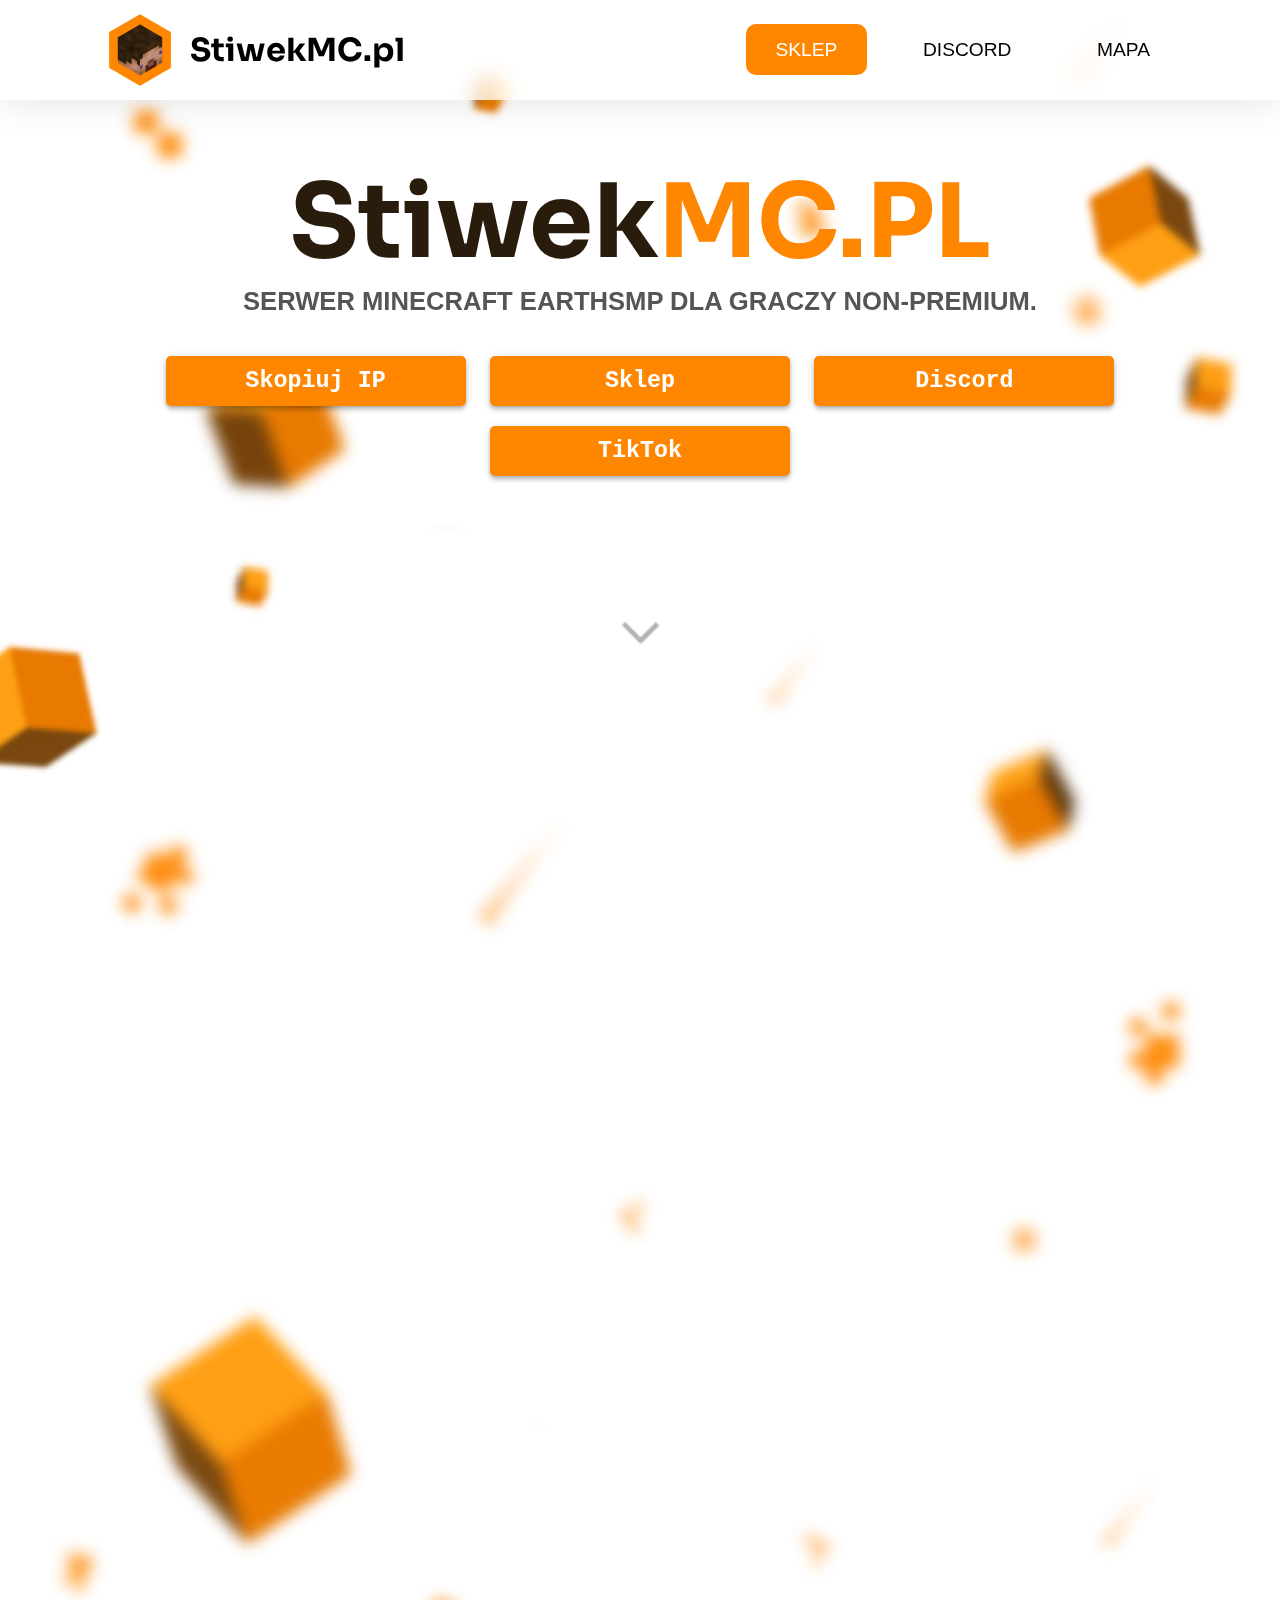
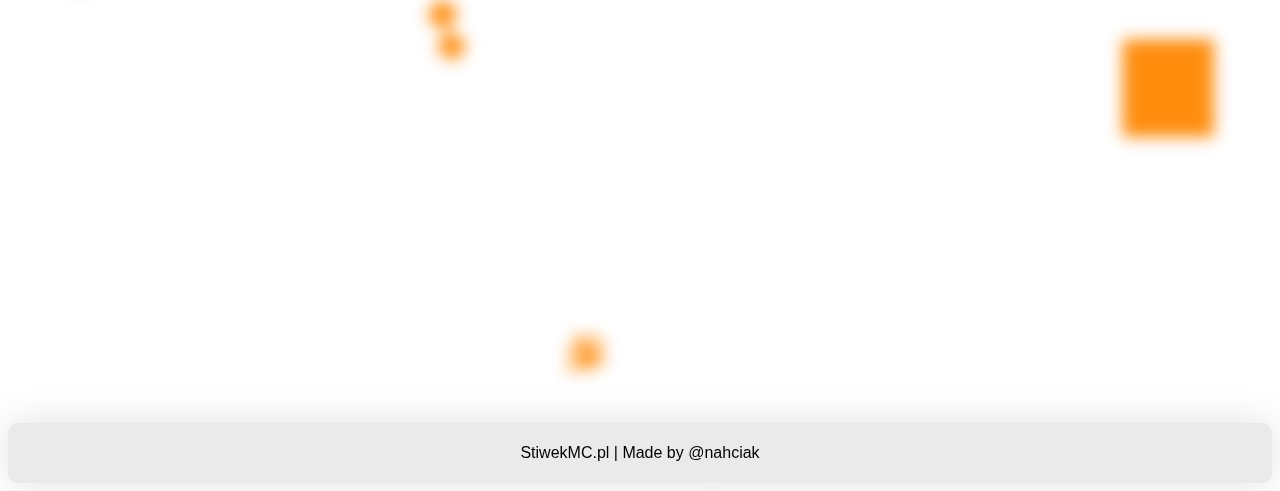
==== commit fbd0ce42: "Add files via upload" ====
--- a/index.html
+++ b/index.html
@@ -22,16 +22,13 @@
         <nav>
             <ul>
                 <li>
-                    <a href="" style="color: #525252;">START</a>
+                    <a href="https://vishop.pl/shop/4427/server/5390" class="shop">SKLEP</a>
                 </li>
                 <li>
                     <a href="https://discord.gg/57QnXYFt7A">DISCORD</a>
                 </li>
                 <li>
                     <a href="https://mapa.stiwekmc.pl">MAPA</a>
-                </li>
-                <li>
-                    <a href="https://vishop.pl/shop/4427/server/5390">SKLEP</a>
                 </li>
             </ul>
         </nav>
@@ -67,7 +64,7 @@
         </section>
         <section class="tryb" data-aos="fade-up">
             <h2 class="subtitletext">Nasze <span style="color: #FF8600">TRYBY</span></h2>
-            <div class="trybimg earth">
+            <div class="trybimg earth" onclick="window.open('https://vishop.pl/shop/4427/server/5390')">
                 <h1>EarthSMP (1.17 - 1.20)</h1>
             </div>
         </section>
--- a/css/style.css
+++ b/css/style.css
@@ -1,5 +1,6 @@
 *{
     /* outline: 1px solid rgb(255, 0, 0); */
+    box-sizing: border-box;
 }
 html{
     margin: 0;
@@ -64,6 +65,11 @@
 }
 nav ul li a:hover{
     background-color: #ffedd9;
+    color: black;
+}
+.shop{
+    background-color: #FF8600;
+    color: white;
 }
 main{
     margin: auto;
@@ -134,34 +140,47 @@
     margin: auto;
     margin-bottom: 20px;
     width: 60%;
-    height: 300px;
-    border: 2px solid #ff880000;
+    height: 260px;
+    border: 5px solid #555555;
     border-radius: 10px;
     background-position: center;
     background-repeat: no-repeat;
     background-color: white;
     text-align: center;
     line-height: 50px;
-    transition: .2s;
+    transition: border .2s ease;
     transform-origin: center;
-    border: 3px solid #555555;
     box-shadow: 0 2px 4px -1px rgba(0,0,0,.2),0 4px 5px 0 rgba(0,0,0,.14),0 1px 10px 0 rgba(0,0,0,.12);
+    align-items: center;
+    justify-content: center;
+    align-self: center;
+    justify-self: center;
+    display: flex;
 }
 .earth{
     background-image: url("../img/earth.png");
 }
 .trybimg h1{
+    display: flex;
+    justify-content: center;
+    align-items: center;
+    transition: .2s ease;
+    width: 100%;
+    height: 80px;
     margin: 0;
     font-size: 2vw;
     padding: 10px;
     color: white;
+    background-color: #555555;
+}
+.trybimg:hover{
+    border: 100px solid #FF8600;
+    cursor: pointer;
+}
+.trybimg:hover h1{
     background-color: #FF8600;
-    border-radius: 10px;
-    box-shadow: 0 2px 4px -1px rgba(0,0,0,.2),0 4px 5px 0 rgba(0,0,0,.14),0 1px 10px 0 rgba(0,0,0,.12);
-}
-.trybimg:hover{
-    transform: scale(110%);
-    box-shadow: 0px 0px 40px rgba(15, 15, 15, 0.219);
+    /* transform: scale(105%);
+    box-shadow: 0px 0px 40px rgba(15, 15, 15, 0.219); */
 }
 .icon{
     padding: 60px;
@@ -188,11 +207,11 @@
     column-gap: 60px;
 }
 .grid-item{
-    background-color: rgba(245, 245, 245);
+    background-color: #ffffff;
     box-shadow: 0 2px 4px -1px rgba(0,0,0,.2),0 4px 5px 0 rgba(0,0,0,.14),0 1px 10px 0 rgba(0,0,0,.12);
-    border-radius: 20px;
-    border: 3px solid #afafaf;
-    width: 80%;
+    border-radius: 10px;
+    border: 5px solid #555555;
+    width: 90%;
     margin-left: auto;
     margin-right: auto;
     padding: 20px;
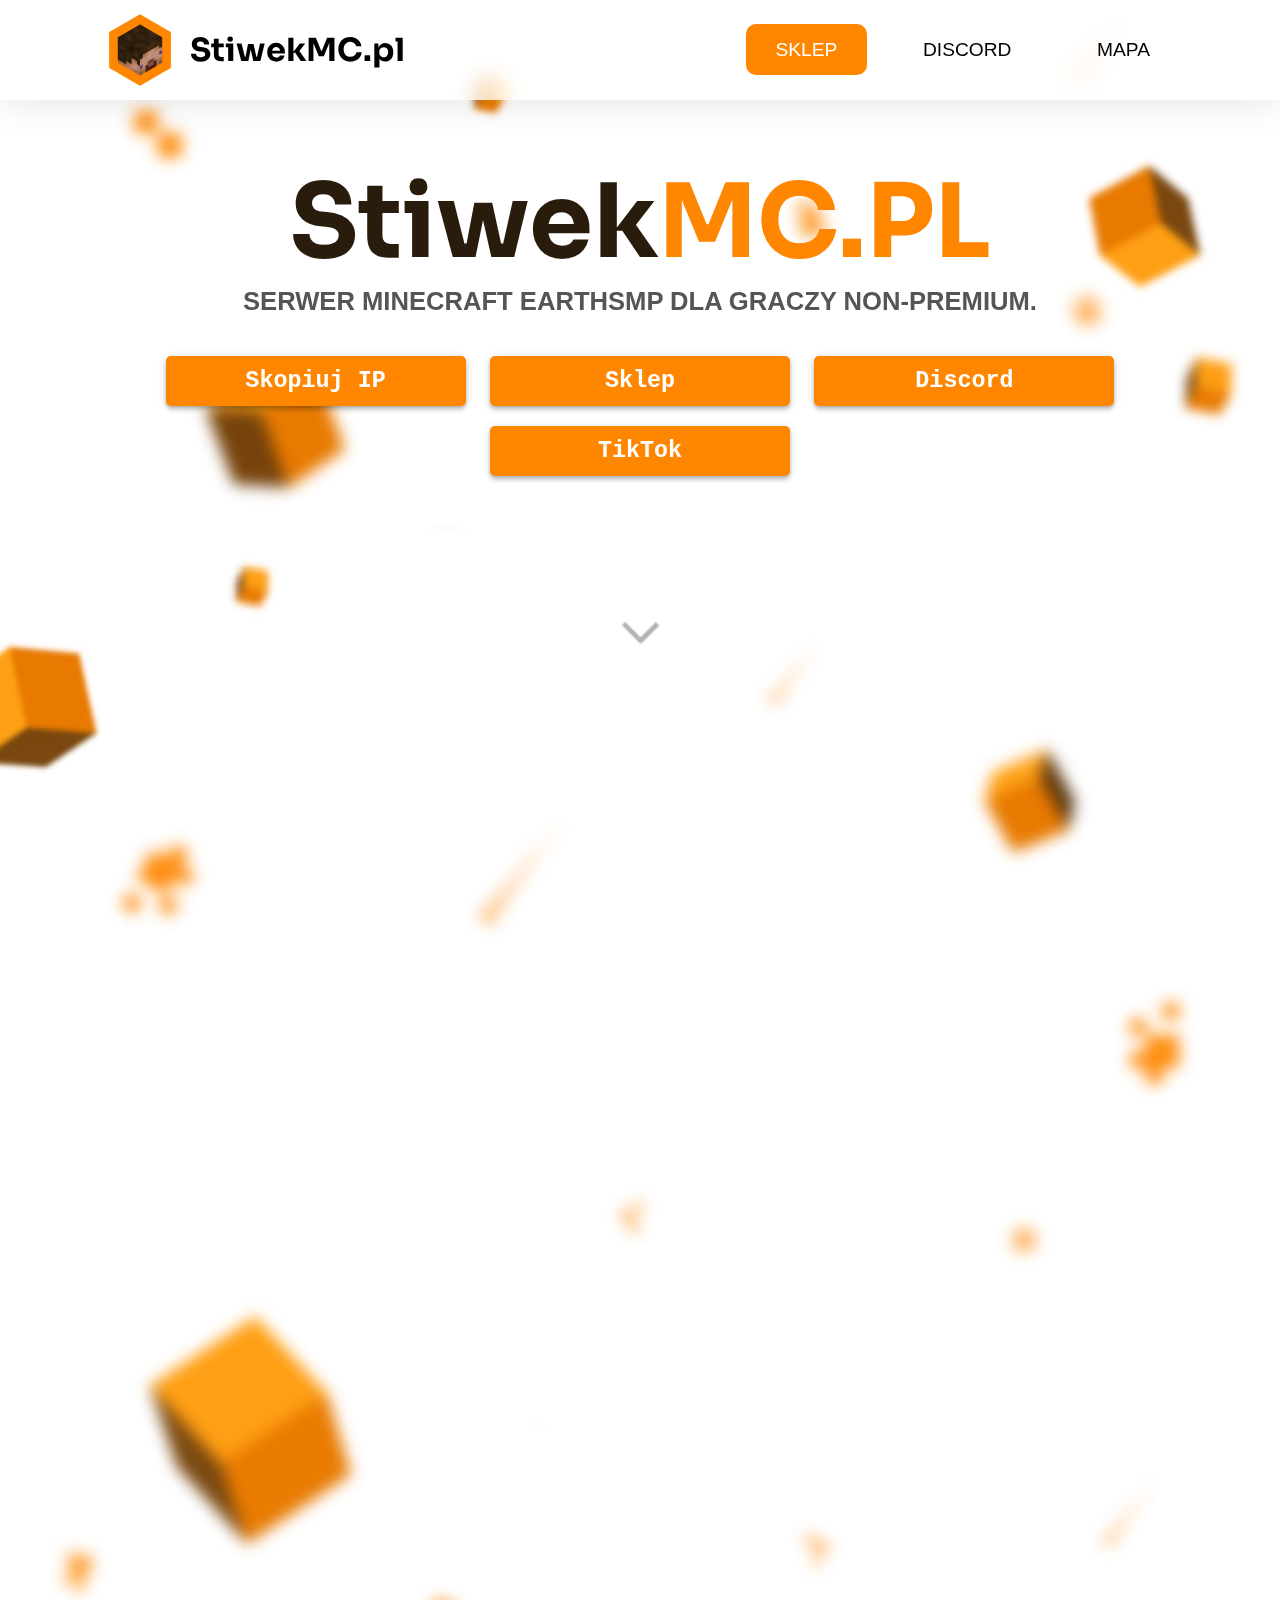
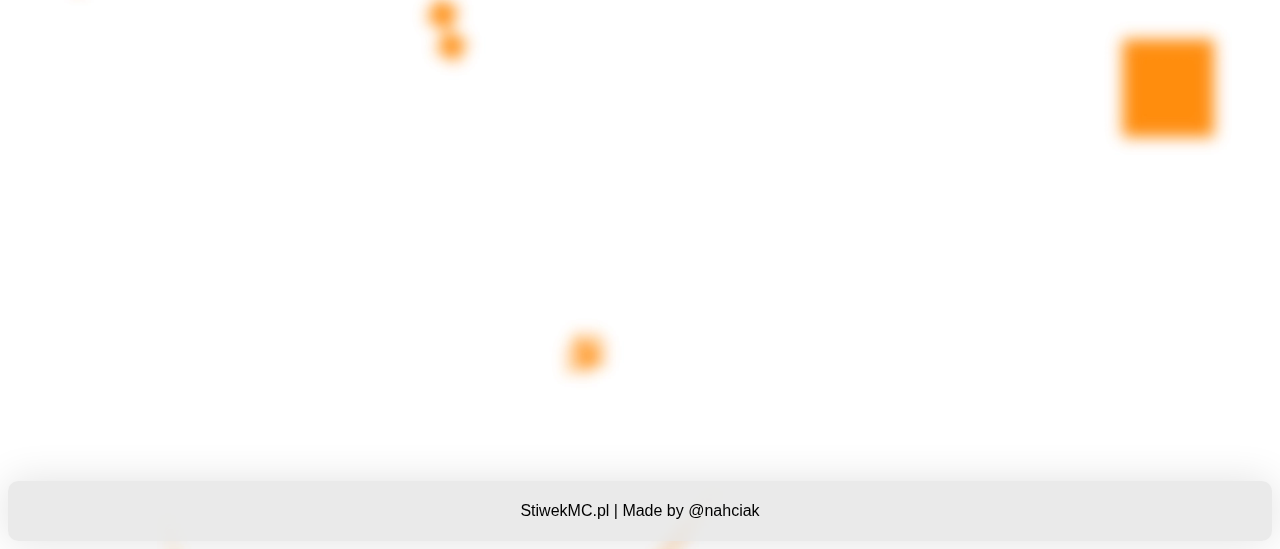
==== commit 8a64e0b9: "Add files via upload" ====
--- a/index.html
+++ b/index.html
@@ -11,6 +11,7 @@
     <link rel="preconnect" href="https://fonts.googleapis.com">
     <link rel="preconnect" href="https://fonts.gstatic.com" crossorigin>
     <link href="https://fonts.googleapis.com/css2?family=Sora:wght@700&display=swap" rel="stylesheet">
+    <link rel="stylesheet" href="https://fonts.googleapis.com/css2?family=Material+Symbols+Outlined:opsz,wght,FILL,GRAD@20..24,100..200,0..1,-50..100" />
     <link rel="stylesheet" href="https://unpkg.com/aos@next/dist/aos.css" />
 </head>
 <body data-aos-easing="ease" data-aos-duration="400" data-aos-delay="0">
@@ -49,23 +50,43 @@
             <h2 class="subtitletext" style="color: #2a1c0c">Dlaczego akurat <span style="color: #FF8600">StiwekMC</span>?</h2>
             <div class="grid-container">
                 <div class="grid-item">
-                    <h1>Innowacje</h1>
-                    <p>Ciekawe tryby z wieloma nowościami, których nie spotkasz na innych serwerach. Z każdym dniem poszerzamy swoje umiejętności, aby podnieść jakość rozgrywki na serwerze.</p>
+                    <i class="innowacje"></i>
+                    <div class="item-section">
+                        <h1>Innowacje</h1>
+                        <p>Ciekawe tryby z wieloma nowościami, których nie spotkasz na innych serwerach. Ciągle poszerzamy swoje umiejętności, aby podnieść jakość rozgrywki.</p>
+                    </div>
                 </div>
                 <div class="grid-item">
-                    <h1>Aktualizacje</h1>
-                    <p>Częste aktualizacje z nowymi funkcjami, aby rozgrywka nie była nudna. Oczywiście wszystko w granicach naszych możliwości!</p>
+                    <i class="aktualizacje"></i>
+                    <div class="item-section">
+                        <h1>Aktualizacje</h1>
+                        <p>Częste aktualizacje z nowymi funkcjami, aby rozgrywka nie była nudna. Oczywiście wszystko w granicach naszych możliwości!</p>
+                    </div>
                 </div>
                 <div class="grid-item">
-                    <h1>Atmosfera</h1>
-                    <p>Aktywna administracja i chętna pomoc to podstawa. Stawiamy na miłą atmosferę i dobre odczucia graczy, oczywiście z zachowaną wolnością słowa na chacie.</p>
+                    <i class="atmosfera"></i>
+                    <div class="item-section">
+                        <h1>Atmosfera</h1>
+                        <p>Aktywna administracja i chętna pomoc to podstawa. Stawiamy na miłą atmosferę i dobre odczucia graczy, oczywiście z zachowaną wolnością słowa na chacie.</p>
+                    </div>
+                </div>
+                <div class="grid-item">
+                    <i class="spolecznosc"></i>
+                    <div class="item-section">
+                        <h1>Społeczność</h1>
+                        <p>Posiadamy swoją małą społeczność, z którą się integrujemy i każdy może podać propozycję lub skargę prosto do CEO.</p>
+                    </div>
                 </div>
             </div>
         </section>
         <section class="tryb" data-aos="fade-up">
             <h2 class="subtitletext">Nasze <span style="color: #FF8600">TRYBY</span></h2>
-            <div class="trybimg earth" onclick="window.open('https://vishop.pl/shop/4427/server/5390')">
-                <h1>EarthSMP (1.17 - 1.20)</h1>
+            <div class="tryb-item" onclick="window.open('https://vishop.pl/shop/4427/server/5390')">
+                <i class="earth"></i>
+                <div class="tryb-section">
+                    <b>EarthSMP (1.17-1.20)</b>
+                    <p>Przejdź do sklepu <span class="material-symbols-outlined">arrow_forward</span></p>
+                </div>
             </div>
         </section>
     </main>
--- a/css/style.css
+++ b/css/style.css
@@ -45,7 +45,7 @@
 }
 header nav ul{
     list-style: none;
-    display: flex;
+    display: inline-flex;
     column-gap: 2vw;
     font-size: 1.2em;
     margin-right: 100px;
@@ -127,6 +127,91 @@
 .zalety{
     margin-top: 100px;
 }
+.icon{
+    padding: 60px;
+    margin-bottom: 40px;
+    opacity: .3;
+    transition: .3s;
+    display: block;
+    box-sizing: content-box;
+}
+.icon img{
+    width: 75px;
+}
+.icon:hover{
+    opacity: 1;
+    transform: translateY(10px);
+    transform-origin: center;
+}
+.grid-container {
+    width: 75%;
+    margin: auto;
+    display: flex;
+    justify-content: center;
+    flex-wrap: wrap;
+    flex-flow: wrap;
+    padding: 10px;
+    gap: 30px;
+}
+.grid-item{
+    flex: 1 1 600px;
+    background-color: #ffffff;
+    box-shadow: 0 2px 4px -1px rgba(0,0,0,.2),0 4px 5px 0 rgba(0,0,0,.14),0 1px 10px 0 rgba(0,0,0,.12);
+    border-radius: 10px;
+    height: 110px;
+    padding: 0;
+    text-align: left;
+    color: #000000;
+    transition: .2s ease;
+    display: inline-flex;
+    align-items: center;
+    justify-content: center;
+}
+.grid-item:hover{
+    box-shadow: 0px 0px 40px rgba(15, 15, 15, 0.219);
+    transform: translateY(-10px);
+    transform-origin: center;
+}
+.grid-item i{
+    display: flex;
+    aspect-ratio: 1 / 1;
+    height: 80%;
+    background-color: #ffd3a1;
+    border-radius: 10px;
+    background-position: center;
+    background-repeat: no-repeat;
+    background-size: 2.5em;
+    margin-left: 12px;
+}
+.grid-item p{
+    color: #444444;
+    margin: 10px;
+    margin-top: 0;
+    margin-left: 20px;
+}
+.grid-item h1{
+    margin: 10px;
+    margin-bottom: 0;
+    margin-left: 20px;
+    padding: 0;
+    display: flex;
+    font-size: 1.2em;
+}
+.item-section{
+    width: 100%;
+}
+.innowacje{
+    background-image: url('../img/innowacje.svg');
+}
+.aktualizacje{
+    background-image: url('../img/aktualizacje.svg');
+}
+.atmosfera{
+    background-image: url('../img/atmosfera.svg');
+}
+.spolecznosc{
+    background-image: url('../img/spolecznosc.svg');
+}
 .tryb{
     position: relative;
     text-align: center;
@@ -136,98 +221,61 @@
     margin: auto;
     margin-top: 200px;
 }
-.trybimg{
+.tryb-item{
     margin: auto;
     margin-bottom: 20px;
     width: 60%;
-    height: 260px;
-    border: 5px solid #555555;
-    border-radius: 10px;
-    background-position: center;
-    background-repeat: no-repeat;
+    height: 10vw;
+    border-radius: 10px;
+    transition: .2s ease;
     background-color: white;
     text-align: center;
-    line-height: 50px;
-    transition: border .2s ease;
-    transform-origin: center;
     box-shadow: 0 2px 4px -1px rgba(0,0,0,.2),0 4px 5px 0 rgba(0,0,0,.14),0 1px 10px 0 rgba(0,0,0,.12);
-    align-items: center;
-    justify-content: center;
-    align-self: center;
-    justify-self: center;
-    display: flex;
-}
-.earth{
-    background-image: url("../img/earth.png");
-}
-.trybimg h1{
-    display: flex;
-    justify-content: center;
-    align-items: center;
-    transition: .2s ease;
-    width: 100%;
-    height: 80px;
-    margin: 0;
-    font-size: 2vw;
-    padding: 10px;
-    color: white;
-    background-color: #555555;
-}
-.trybimg:hover{
-    border: 100px solid #FF8600;
-    cursor: pointer;
-}
-.trybimg:hover h1{
-    background-color: #FF8600;
-    /* transform: scale(105%);
-    box-shadow: 0px 0px 40px rgba(15, 15, 15, 0.219); */
-}
-.icon{
-    padding: 60px;
-    margin-bottom: 40px;
-    opacity: .3;
-    transition: .3s;
-    display: block;
-    box-sizing: content-box;
-}
-.icon img{
-    width: 75px;
-}
-.icon:hover{
-    opacity: 1;
-    transform: translateY(10px);
-    transform-origin: center;
-}
-.grid-container {
-    width: 70%;
-    margin: auto;
-    display: grid;
-    grid-template-columns: auto auto auto;
-    padding: 10px;
-    column-gap: 60px;
-}
-.grid-item{
-    background-color: #ffffff;
-    box-shadow: 0 2px 4px -1px rgba(0,0,0,.2),0 4px 5px 0 rgba(0,0,0,.14),0 1px 10px 0 rgba(0,0,0,.12);
-    border-radius: 10px;
-    border: 5px solid #555555;
-    width: 90%;
-    margin-left: auto;
-    margin-right: auto;
-    padding: 20px;
-    font-size: 1vw;
-    text-align: left;
-    line-height: 3vh;
-    color: #000000;
-    transition: .3s ease;
-}
-.grid-item:hover{
+    display: flex;
+}
+.tryb-item:hover{
     box-shadow: 0px 0px 40px rgba(15, 15, 15, 0.219);
     transform: translateY(-10px);
     transform-origin: center;
-}
-.grid-item p{
-    color: #444444;
+    cursor: pointer;
+}
+.earth{
+    display: flex;
+    background-image: url("../img/earth.png");
+    background-position: center;
+    background-repeat: no-repeat;
+    background-size: cover;
+    width: 40%;
+    border-radius: 10px;
+    margin: 12px;
+}
+.tryb-section{
+    display: flex;
+    flex-wrap: wrap;
+    flex-flow: wrap;
+    flex-direction: column;
+    align-items: center;
+    justify-content: center;
+    width: 80%;
+}
+.tryb-section b{
+    width: 60%;
+    margin: 0;
+    padding: 0;
+    font-size: 2.2vw;
+    color: rgb(0, 0, 0);
+    align-self: center;
+    margin-right: 12px;
+}
+.tryb-section p{
+    color: #555555;
+    font-family: monospace;
+    font-size: 1.3em;
+    margin-bottom: 0;
+    display: flex;
+}
+.tryb-section p span{
+    margin: 0 0 0 5px;
 }
 .footer{
     background-color: rgba(224, 224, 224, 0.692);
@@ -247,197 +295,53 @@
     content: ' ❤';
     color: #6732d8;
 }
-@media(max-width:500px){
-    header{
-        background-color: rgba(255, 255, 255, 0.692);
-        -webkit-backdrop-filter: blur(10px);
-        backdrop-filter: blur(10px);
-        display: flex;
-        align-items: center;
-        height: 100px;
-        position: fixed;
-        top: 0;
-        width: 100%;
-        box-shadow: 0px 0px 40px rgba(15, 15, 15, 0.123);
-        z-index: 2;
-        left: 0px;
-    
-    }
-    h1, h2{
-        font-family: 'Sora', sans-serif;
-    }
+@media(max-width:600px){
     header img{
-        height: 80%;
-        margin-left: 0;
         display: none;
     }
-    header h1{
-        padding: 10px;
-        font-size: 2em;
+    header h1{  
         display: none;
     }
     header nav{
         width: 100%;
-        margin: auto;
-        text-align: center;
+        height: auto;
     }
     header nav ul{
+        width: 100%;
+        height: auto;
         list-style: none;
-        display: flex;
+        display: inline-flex;
+        justify-content: center;
         font-size: 1em;
-        margin-right: auto;
-        margin-left: auto;
-        text-align: center;
+        margin: 0;
+        padding: 0;
         float: none;
-        column-gap: 5px;
-    }
-    a{
-        text-decoration: none;
-        color: #000000;
-        position: relative;
-        background: none;
-        text-align: center;
-    }
-    nav ul li a{
-        padding: 10px 15px 10px 15px;
-        border-radius: 10px;
-        transition: .2s ease;
-    }
-    nav ul li a:hover{
-        background-color: #ffedd9;
-    }
-    main{
-        margin: auto;
-        text-align: center;
-        line-height: 20px;
-        width: 100%;
-        padding-top: 100px;
-        padding-bottom: 50px;
+        column-gap: 20px;
     }
     .title h1{
-        font-size: 3.5em;
-        color: #2a1c0c;
-    }
-    .mc{
-        color: #FF8600;
-        
+        font-size: 12vw;
+    }
+    .title p{
+        font-size: 4vw;
     }
     .subtitletext{
         font-size: 2.4em;
-        line-height: 40px;
-        color: #FF8600;
-        margin-bottom: 80px;
-    }
-    .title p{
-        font-family: Arial;
-        font-variant: small-caps;
-        font-size: 1.0em;
-        font-weight: bold;
-        color: #555555;
-    }
-    .title{
-        margin-bottom: 80px;
-    }
-    .menu{
-        width: 100%;
-        font-size: 0.8em;
-    }
-    .menu a{
-        height: 50%;
-        width: 95%;
-        padding: 0px;
-        padding-top: 0px;
-        padding-bottom: 0px;
-        transition: 0.3s;
-        border-radius: 10px;
-        color: #303030;
-        font-weight: bold;
-        cursor: pointer;
-        line-height: 80px;
-        background-color: #f3f3f3;
-    }
-    .tryb{
-        padding-top: 300px;
-        position: relative;
-        text-align: center;
-        color: white;
-        width: 60%;
-        height: 100%;
-        margin: auto;
-    }
-    .trybimg{
-        margin: auto;
-        margin-bottom: 20px;
-        width: 90%;
-        height: 100%;
-        border: 2px solid #ff880000;
-        border-radius: 20px;
-        background-position: center;
-        background-repeat: no-repeat;
-        background-color: white;
-        text-align: center;
-        line-height: 50px;
-        transition: .2s;
-        transform-origin: center;
-    }
-    .earth{
-        background-image: url("../img/earth.png");
-    }
-    .trybimg h1{
-        display: flex;
-        align-items: center;
-        justify-content: center;
-        font-size: 3vw;
-        text-shadow: 2px 2px black;
-        font-size: 8em;
-        color: #FF8600;
-    }
-    .trybimg:hover{
-        transform: scale(110%);
-    }
-    .menu{
-        padding-bottom: 50px;
-    }
-    .icon{
-        padding: 60px;
-        margin-bottom: 40px;
-        opacity: .3;
-        transition: .3s;
-    }
-    .icon:hover{
-        opacity: 1;
-        transform: translateY(10px);
-        transform-origin: center;
-    }
+    }    
     .grid-container {
         width: 100%;
-        margin: auto;
-        display: grid;
-        grid-template-columns: auto auto auto;
-        padding: 10px;
-        column-gap: 10px;
-    }
-    .grid-item{
-        background-color: rgba(245, 245, 245);
-        box-shadow: 0px 0px 40px rgba(15, 15, 15, 0);
-        border-radius: 20px;
-        width: 70%;
-        margin-left: auto;
-        margin-right: auto;
-        padding: 20px;
-        font-size: 10px;
-        text-align: left;
-        line-height: 15px;
-        color: #000000;
-        transition: .3s ease;
-    }
-    .grid-item:hover{
-        box-shadow: 0px 0px 40px rgba(15, 15, 15, 0.219);
-        transform: translateY(-10px);
-        transform-origin: center;
-    }
-    .grid-item p{
-        color: #444444;
+        gap: 30px;
+        display: flex;
+        flex-wrap: wrap;
+    }
+    .tryb{
+        width: 75%;
+    }
+    .tryb-item{
+        width: 100%;
+        height: 25vw;
+    }
+    .tryb-item h1{
+        font-size: 4vw;
     }
 }
 /* Nahciak */
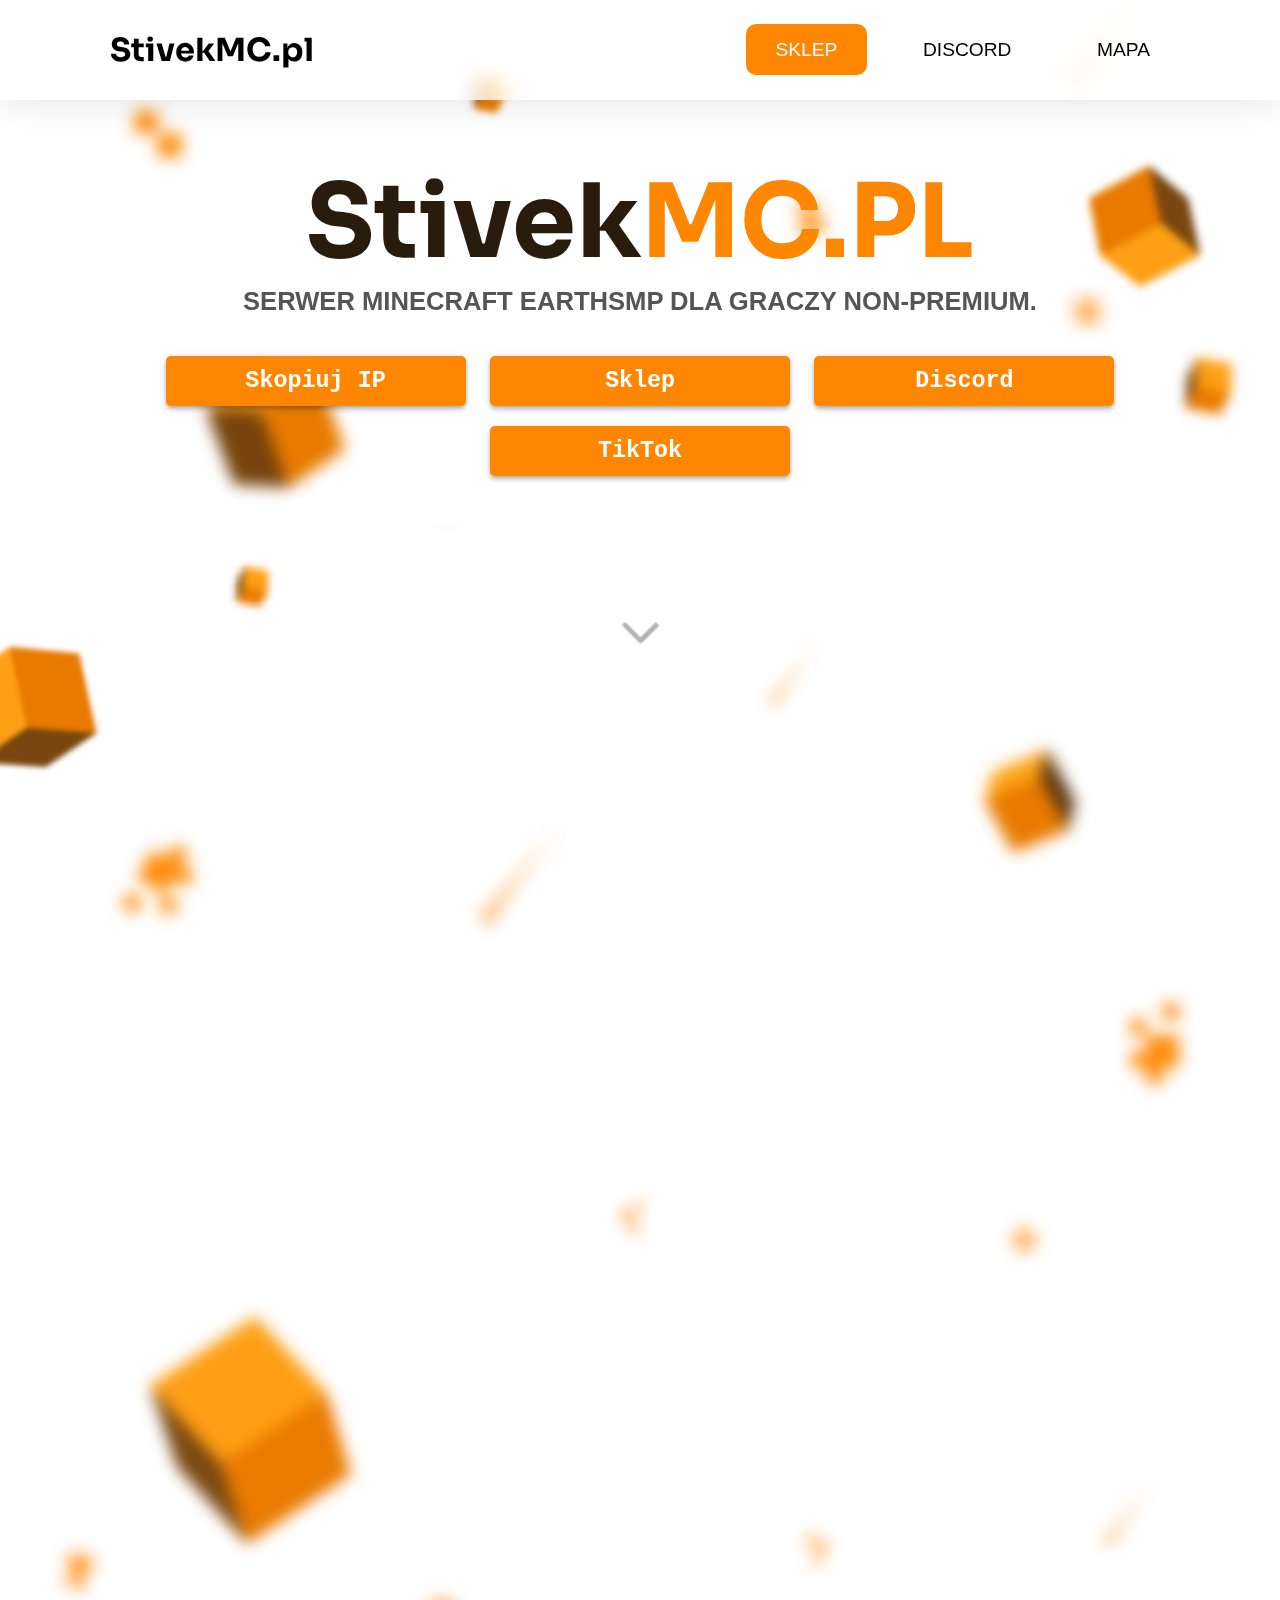
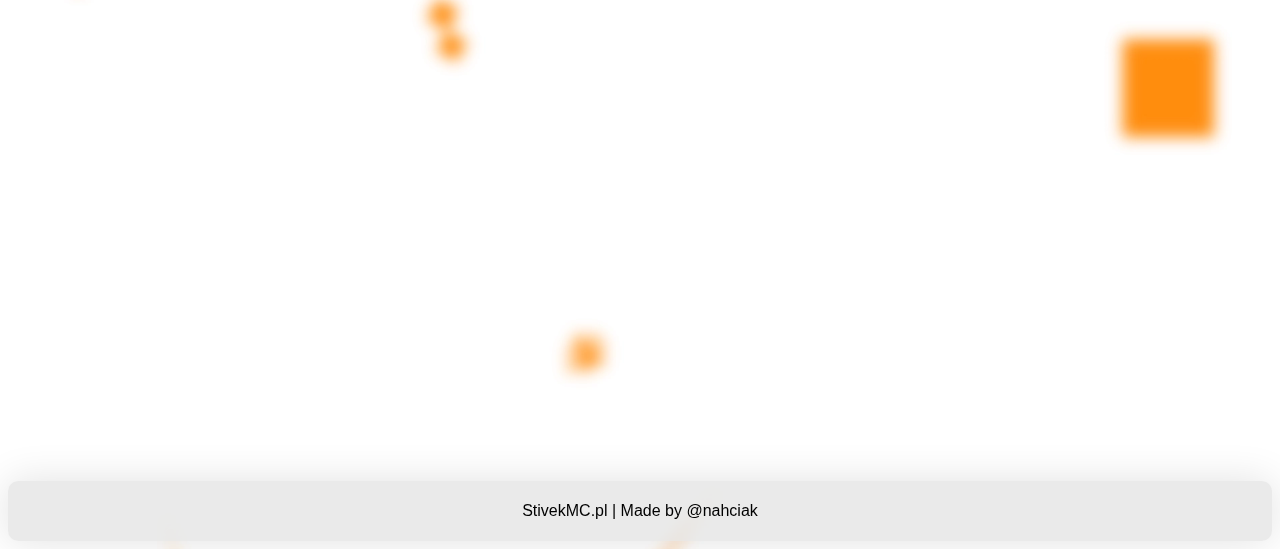
==== commit fb7f973e: "Update index.html" ====
--- a/index.html
+++ b/index.html
@@ -4,8 +4,8 @@
     <meta charset="UTF-8">
     <meta http-equiv="X-UA-Compatible" content="IE=edge">
     <meta name="viewport" content="width=device-width, initial-scale=1.0">
-    <title>Strona Główna | StiwekMC</title>
-    <link rel="icon" href="img/stiwekmc.webp">
+    <title>Strona Główna | StivekMC</title>
+    <link rel="icon" href="img/stivekmc.webp">
     <link rel="stylesheet" href="css/style.css">
     <link rel="stylesheet" href="bower_components/aos/dist/aos.css" />
     <link rel="preconnect" href="https://fonts.googleapis.com">
@@ -16,9 +16,9 @@
 </head>
 <body data-aos-easing="ease" data-aos-duration="400" data-aos-delay="0">
     <header>
-        <img src="img/stiwekmc.webp" alt="">
+        <img src="img/stivekmc.webp" alt="">
         <h1>
-            <a href="">StiwekMC.pl</a>
+            <a href="">StivekMC.pl</a>
         </h1>
         <nav>
             <ul>
@@ -29,25 +29,25 @@
                     <a href="https://discord.gg/57QnXYFt7A">DISCORD</a>
                 </li>
                 <li>
-                    <a href="https://mapa.stiwekmc.pl">MAPA</a>
+                    <a href="https://mapa.stivekmc.pl">MAPA</a>
                 </li>
             </ul>
         </nav>
     </header>
     <main id="home">
         <section class="title" data-aos="fade-up">
-            <h1>Stiwek<span style="color: #FF8600">MC.PL</span></h1>
+            <h1>Stivek<span style="color: #FF8600">MC.PL</span></h1>
             <p>SERWER MINECRAFT EARTHSMP DLA GRACZY NON-PREMIUM.</p>
         </section>
         <section class="menu" data-aos="fade-up">
             <a onclick="copyText()">Skopiuj IP</a>
             <a href="https://vishop.pl/shop/4427/server/5390">Sklep</a>
             <a href="https://discord.gg/57QnXYFt7A">Discord</a>
-            <a href="https://www.tiktok.com/@stiwekmc.fp">TikTok</a>
+            <a href="https://www.tiktok.com/@stivekmc.fp">TikTok</a>
         </section>
         <a href="#zalety" id="zalety" class="icon"><img src="img/expand.png" alt=""></a>
         <section class="zalety" data-aos="fade-up">
-            <h2 class="subtitletext" style="color: #2a1c0c">Dlaczego akurat <span style="color: #FF8600">StiwekMC</span>?</h2>
+            <h2 class="subtitletext" style="color: #2a1c0c">Dlaczego akurat <span style="color: #FF8600">StivekMC</span>?</h2>
             <div class="grid-container">
                 <div class="grid-item">
                     <i class="innowacje"></i>
@@ -91,11 +91,11 @@
         </section>
     </main>
     <footer class="footer">
-        <a href="#home">StiwekMC.pl | Made by @nahciak</a>
+        <a href="#home">StivekMC.pl | Made by @nahciak</a>
     </footer>
     <script>
         function copyText() {
-            var text = "StiwekMC.pl";
+            var text = "StivekMC.pl";
 
             // Tworzenie tymczasowego elementu textarea
             var textarea = document.createElement("textarea");
